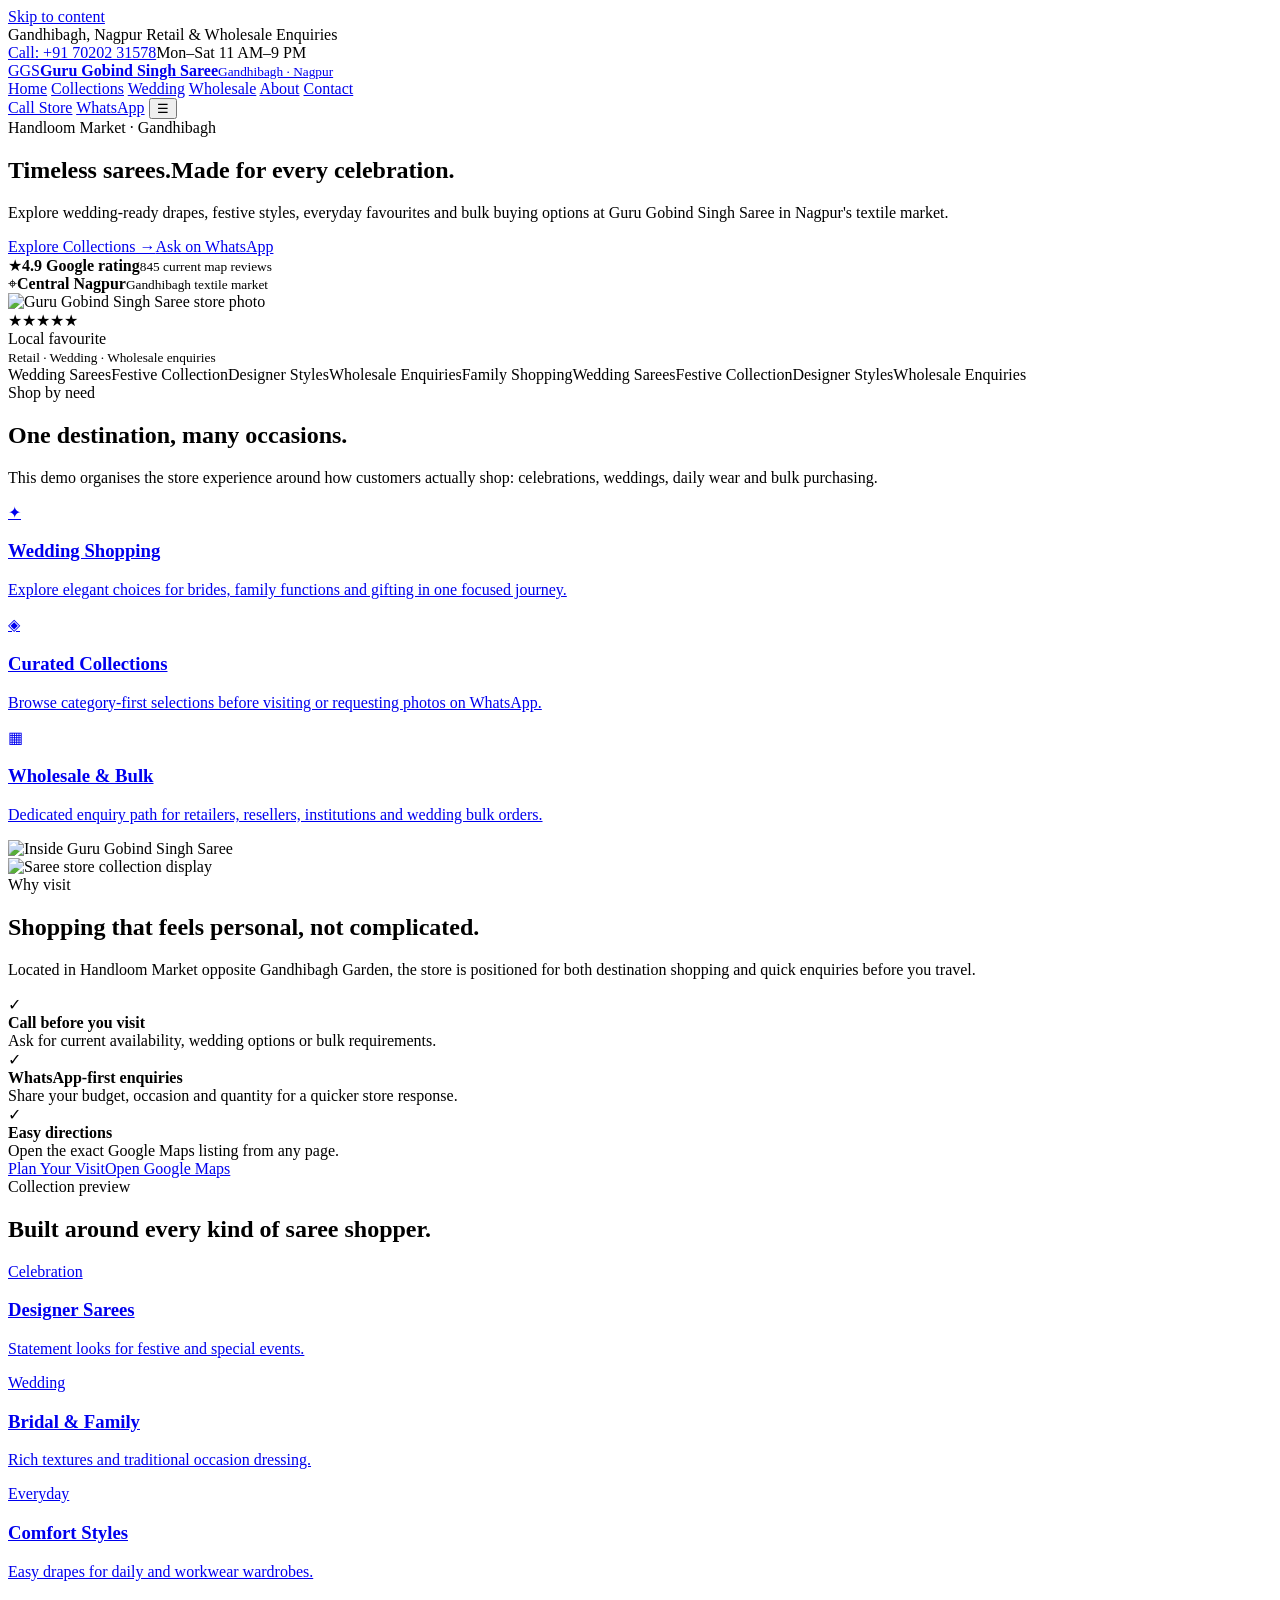
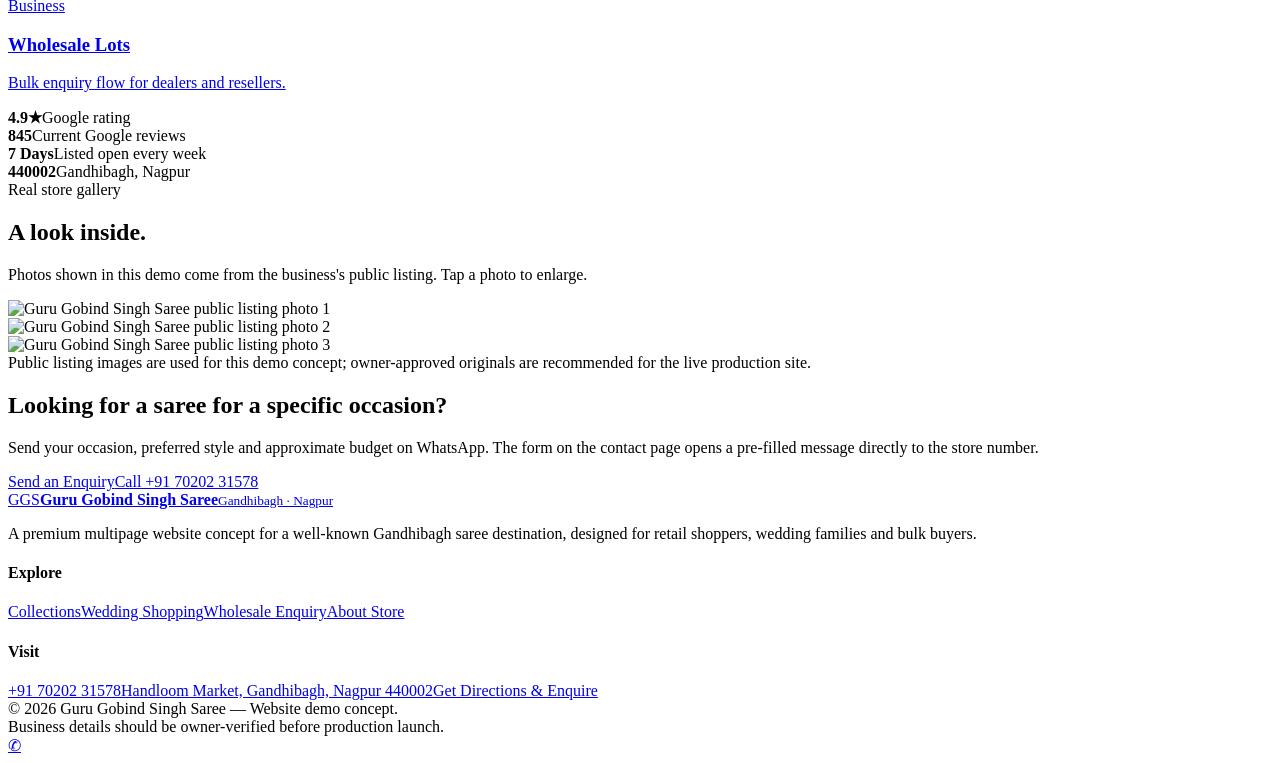
==== index.html @ 0b202ef0 "Add homepage" ====
<!doctype html>
<html lang="en">
<head>
  <meta charset="utf-8">
  <meta name="viewport" content="width=device-width,initial-scale=1">
  <meta name="theme-color" content="#6f1725">
  <meta name="description" content="Guru Gobind Singh Saree, Gandhibagh Nagpur — sarees, wedding shopping and wholesale enquiries.">
  <title>Guru Gobind Singh Saree | Gandhibagh, Nagpur</title>
  <link rel="stylesheet" href="assets/style.css">
</head>
<body data-page="home">
<a class="skip-link" href="#main">Skip to content</a>
<div class="topbar"><div class="container"><div>Gandhibagh, Nagpur <span class="dot"></span> Retail & Wholesale Enquiries</div><div class="topbar-right"><a href="tel:+917020231578">Call: +91 70202 31578</a><span>Mon–Sat 11 AM–9 PM</span></div></div></div>
<header class="header">
  <div class="container nav">
    <a class="brand" href="index.html" aria-label="Guru Gobind Singh Saree home"><span class="brand-mark"><span>GGS</span></span><span class="brand-copy"><b>Guru Gobind Singh Saree</b><small>Gandhibagh · Nagpur</small></span></a>
    <nav class="nav-links" aria-label="Primary navigation">
      <a data-nav="home" href="index.html">Home</a>
      <a data-nav="collections" href="collections.html">Collections</a>
      <a data-nav="wedding" href="wedding.html">Wedding</a>
      <a data-nav="wholesale" href="wholesale.html">Wholesale</a>
      <a data-nav="about" href="about.html">About</a>
      <a data-nav="contact" href="contact.html">Contact</a>
    </nav>
    <div class="nav-cta">
      <a class="btn btn-secondary btn-sm" href="tel:+917020231578">Call Store</a>
      <a class="btn btn-primary btn-sm" href="https://wa.me/917020231578" target="_blank" rel="noopener">WhatsApp</a>
      <button class="menu-btn" aria-label="Toggle menu" aria-expanded="false">☰</button>
    </div>
  </div>
</header>
<main id="main">
<section class="hero"><div class="container hero-grid">
  <div class="hero-copy reveal">
    <div class="eyebrow">Handloom Market · Gandhibagh</div>
    <h1>Timeless sarees.<span>Made for every celebration.</span></h1>
    <p>Explore wedding-ready drapes, festive styles, everyday favourites and bulk buying options at Guru Gobind Singh Saree in Nagpur's textile market.</p>
    <div class="hero-actions"><a class="btn btn-primary" href="collections.html">Explore Collections →</a><a class="btn btn-secondary" href="https://wa.me/917020231578?text=Namaste%2C%20please%20share%20your%20latest%20saree%20collection." target="_blank" rel="noopener">Ask on WhatsApp</a></div>
    <div class="trust-row"><div class="trust"><span class="trust-icon">★</span><span><strong>4.9 Google rating</strong><small>845 current map reviews</small></span></div><div class="trust"><span class="trust-icon">⌖</span><span><strong>Central Nagpur</strong><small>Gandhibagh textile market</small></span></div></div>
  </div>
  <div class="hero-visual reveal"><div class="photo-main"><img src="https://content.jdmagicbox.com/comp/nagpur/m4/0712px712.x712.190323190812.b2m4/catalogue/guru-gobind-singh-saree-gandhibagh-nagpur-saree-retailers-9dnatc7odx.jpg" alt="Guru Gobind Singh Saree store photo"></div><div class="floating-card"><span class="stars">★★★★★</span><div class="rating">Local favourite</div><small>Retail · Wedding · Wholesale enquiries</small></div><span class="ornament"></span></div>
</div></section>
<div class="ribbon"><div class="ticker"><span>Wedding Sarees</span><span>Festive Collection</span><span>Designer Styles</span><span>Wholesale Enquiries</span><span>Family Shopping</span><span>Wedding Sarees</span><span>Festive Collection</span><span>Designer Styles</span><span>Wholesale Enquiries</span></div></div>
<section class="section"><div class="container center reveal"><div class="eyebrow">Shop by need</div><h2 class="section-title">One destination, many occasions.</h2><p class="section-lead">This demo organises the store experience around how customers actually shop: celebrations, weddings, daily wear and bulk purchasing.</p></div><div class="container cards-3">
  <a class="feature-card reveal" href="wedding.html"><span class="feature-icon">✦</span><h3>Wedding Shopping</h3><p>Explore elegant choices for brides, family functions and gifting in one focused journey.</p></a>
  <a class="feature-card reveal" href="collections.html"><span class="feature-icon">◈</span><h3>Curated Collections</h3><p>Browse category-first selections before visiting or requesting photos on WhatsApp.</p></a>
  <a class="feature-card reveal" href="wholesale.html"><span class="feature-icon">▦</span><h3>Wholesale & Bulk</h3><p>Dedicated enquiry path for retailers, resellers, institutions and wedding bulk orders.</p></a>
</div></section>
<section class="section-sm"><div class="container story">
  <div class="story-media reveal"><div class="p1"><img src="https://content.jdmagicbox.com/v2/comp/nagpur/m4/0712px712.x712.190323190812.b2m4/catalogue/guru-gobind-singh-saree-gandhibagh-nagpur-saree-retailers-ehe0ba28uo.jpg" alt="Inside Guru Gobind Singh Saree"></div><div class="p2"><img src="https://content.jdmagicbox.com/comp/nagpur/m4/0712px712.x712.190323190812.b2m4/catalogue/guru-gobind-singh-saree-gandhibagh-nagpur-saree-retailers-gusxy4jlna.jpg" alt="Saree store collection display"></div></div>
  <div class="reveal"><div class="eyebrow">Why visit</div><h2 class="section-title">Shopping that feels personal, not complicated.</h2><p class="section-lead">Located in Handloom Market opposite Gandhibagh Garden, the store is positioned for both destination shopping and quick enquiries before you travel.</p><div class="story-points"><div class="story-point"><span class="check">✓</span><div><strong>Call before you visit</strong><div>Ask for current availability, wedding options or bulk requirements.</div></div></div><div class="story-point"><span class="check">✓</span><div><strong>WhatsApp-first enquiries</strong><div>Share your budget, occasion and quantity for a quicker store response.</div></div></div><div class="story-point"><span class="check">✓</span><div><strong>Easy directions</strong><div>Open the exact Google Maps listing from any page.</div></div></div></div><div class="hero-actions"><a class="btn btn-primary" href="contact.html">Plan Your Visit</a><a class="btn btn-secondary" href="https://maps.app.goo.gl/PXS4kTp1xGCMeKwM9" target="_blank" rel="noopener">Open Google Maps</a></div></div>
</div></section>
<section class="section"><div class="container center reveal"><div class="eyebrow">Collection preview</div><h2 class="section-title">Built around every kind of saree shopper.</h2></div><div class="container collection-grid">
  <a href="collections.html" class="collection-card reveal" style="--bg:linear-gradient(140deg,#7b1830,#d27b84)"><div class="inner"><span class="tag">Celebration</span><h3>Designer Sarees</h3><p>Statement looks for festive and special events.</p></div></a>
  <a href="wedding.html" class="collection-card reveal" style="--bg:linear-gradient(140deg,#7a3717,#e1a34e)"><div class="inner"><span class="tag">Wedding</span><h3>Bridal & Family</h3><p>Rich textures and traditional occasion dressing.</p></div></a>
  <a href="collections.html" class="collection-card reveal" style="--bg:linear-gradient(140deg,#184f50,#5ea39b)"><div class="inner"><span class="tag">Everyday</span><h3>Comfort Styles</h3><p>Easy drapes for daily and workwear wardrobes.</p></div></a>
  <a href="wholesale.html" class="collection-card reveal" style="--bg:linear-gradient(140deg,#3f214f,#99689d)"><div class="inner"><span class="tag">Business</span><h3>Wholesale Lots</h3><p>Bulk enquiry flow for dealers and resellers.</p></div></a>
</div></section>
<section class="section-sm"><div class="container stats reveal"><div class="stat"><strong>4.9★</strong><span>Google rating</span></div><div class="stat"><strong>845</strong><span>Current Google reviews</span></div><div class="stat"><strong>7 Days</strong><span>Listed open every week</span></div><div class="stat"><strong>440002</strong><span>Gandhibagh, Nagpur</span></div></div></section>
<section class="section"><div class="container center reveal"><div class="eyebrow">Real store gallery</div><h2 class="section-title">A look inside.</h2><p class="section-lead">Photos shown in this demo come from the business's public listing. Tap a photo to enlarge.</p></div><div class="container gallery reveal"><div class="gallery-card"><img src="https://content.jdmagicbox.com/comp/nagpur/m4/0712px712.x712.190323190812.b2m4/catalogue/guru-gobind-singh-saree-gandhibagh-nagpur-saree-retailers-9dnatc7odx.jpg" alt="Guru Gobind Singh Saree public listing photo 1"></div><div class="gallery-card"><img src="https://content.jdmagicbox.com/v2/comp/nagpur/m4/0712px712.x712.190323190812.b2m4/catalogue/guru-gobind-singh-saree-gandhibagh-nagpur-saree-retailers-ehe0ba28uo.jpg" alt="Guru Gobind Singh Saree public listing photo 2"></div><div class="gallery-card"><img src="https://content.jdmagicbox.com/comp/nagpur/m4/0712px712.x712.190323190812.b2m4/catalogue/guru-gobind-singh-saree-gandhibagh-nagpur-saree-retailers-gusxy4jlna.jpg" alt="Guru Gobind Singh Saree public listing photo 3"></div></div><div class="container photo-credit">Public listing images are used for this demo concept; owner-approved originals are recommended for the live production site.</div></section>
<section class="section-sm"><div class="container cta-band reveal"><h2>Looking for a saree for a specific occasion?</h2><p>Send your occasion, preferred style and approximate budget on WhatsApp. The form on the contact page opens a pre-filled message directly to the store number.</p><div class="cta-actions"><a class="btn btn-gold" href="contact.html">Send an Enquiry</a><a class="btn btn-secondary" href="tel:+917020231578">Call +91 70202 31578</a></div></div></section>
</main>
<footer class="footer">
  <div class="container footer-grid">
    <div>
      <a class="brand" href="index.html"><span class="brand-mark"><span>GGS</span></span><span class="brand-copy"><b>Guru Gobind Singh Saree</b><small>Gandhibagh · Nagpur</small></span></a>
      <p>A premium multipage website concept for a well-known Gandhibagh saree destination, designed for retail shoppers, wedding families and bulk buyers.</p>
    </div>
    <div><h4>Explore</h4><div class="footer-links"><a href="collections.html">Collections</a><a href="wedding.html">Wedding Shopping</a><a href="wholesale.html">Wholesale Enquiry</a><a href="about.html">About Store</a></div></div>
    <div><h4>Visit</h4><div class="footer-links"><a href="tel:+917020231578">+91 70202 31578</a><a href="https://maps.app.goo.gl/PXS4kTp1xGCMeKwM9" target="_blank" rel="noopener">Handloom Market, Gandhibagh, Nagpur 440002</a><a href="contact.html">Get Directions & Enquire</a></div></div>
  </div>
  <div class="container footer-bottom"><div>© 2026 Guru Gobind Singh Saree — Website demo concept.</div><span>Business details should be owner-verified before production launch.</span></div>
</footer>
<a class="whatsapp-float" aria-label="Chat on WhatsApp" href="https://wa.me/917020231578?text=Namaste%2C%20I%20want%20to%20know%20about%20your%20saree%20collection." target="_blank" rel="noopener">✆</a>
<dialog id="lightbox" class="lightbox"><button class="lightbox-close" aria-label="Close image">×</button><img src="assets/fallback.svg" alt="Expanded store photo"></dialog>
<script src="assets/script.js"></script>
</body></html>
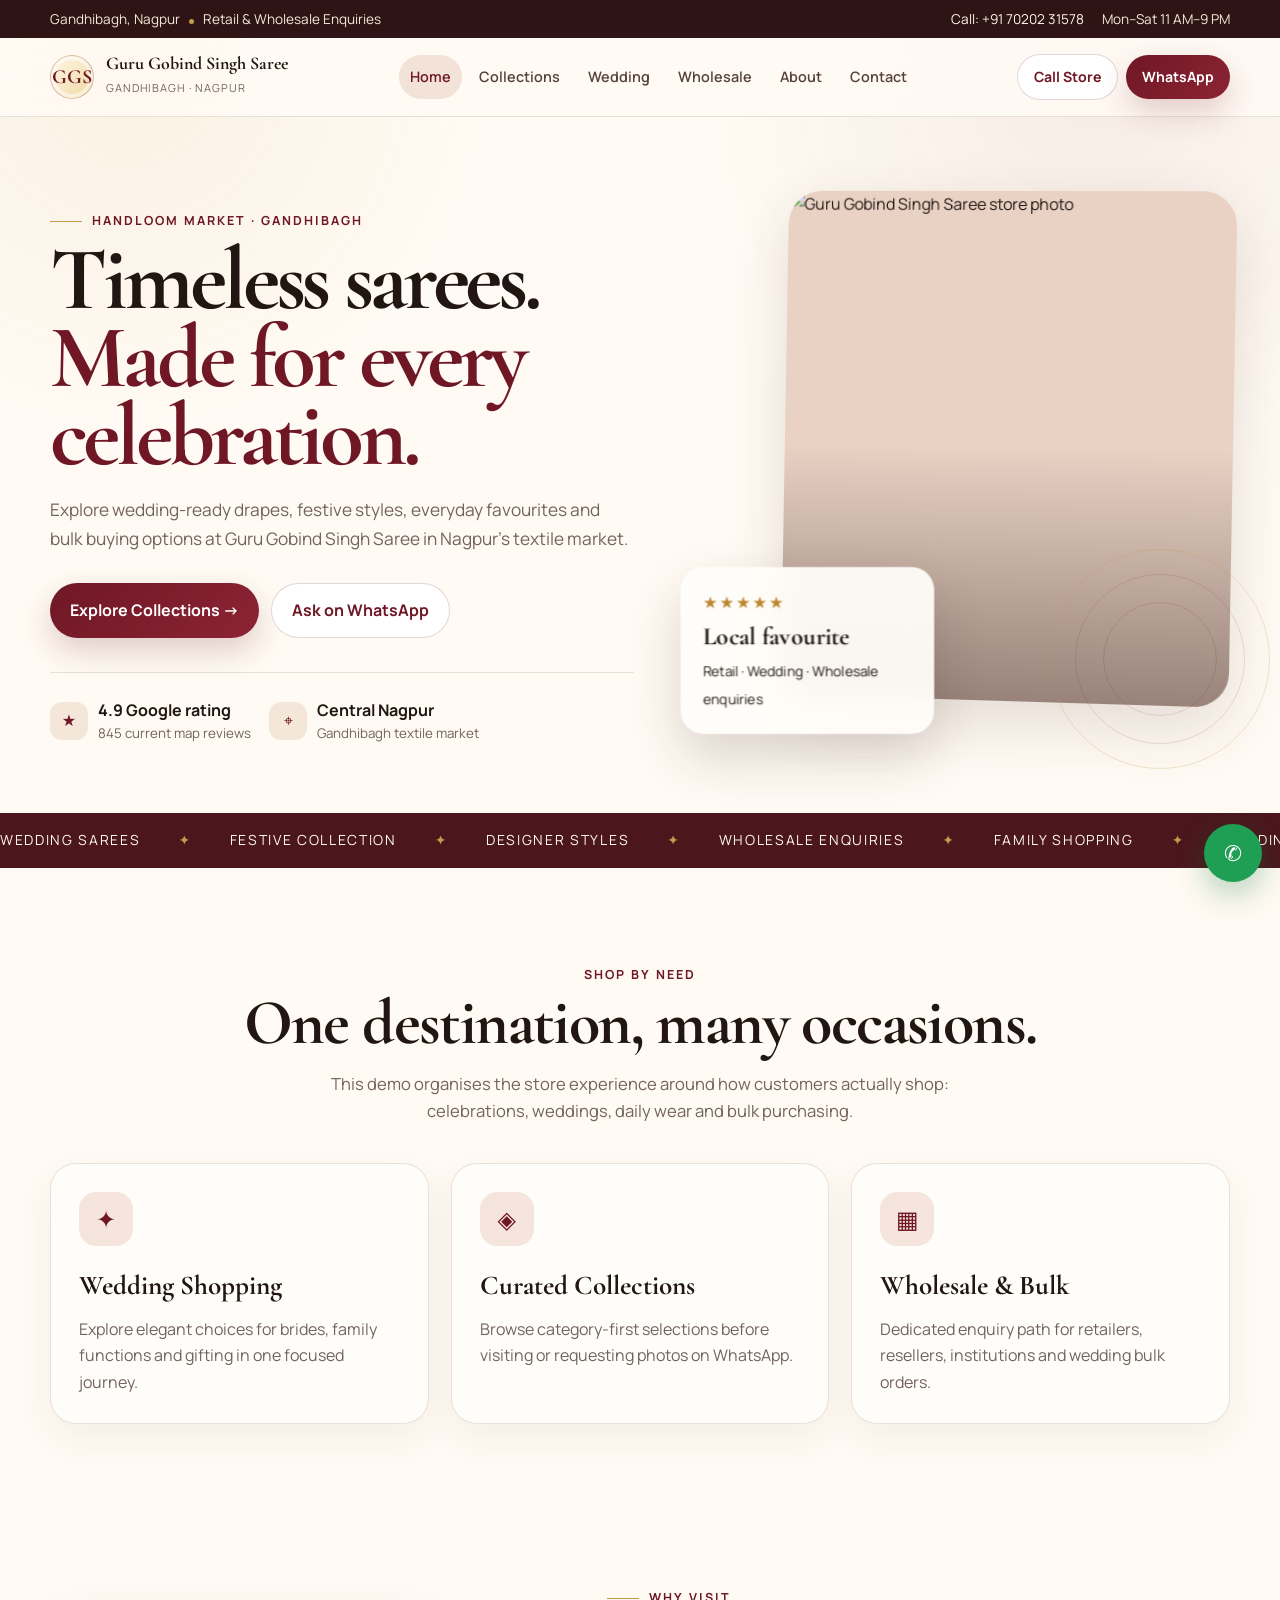
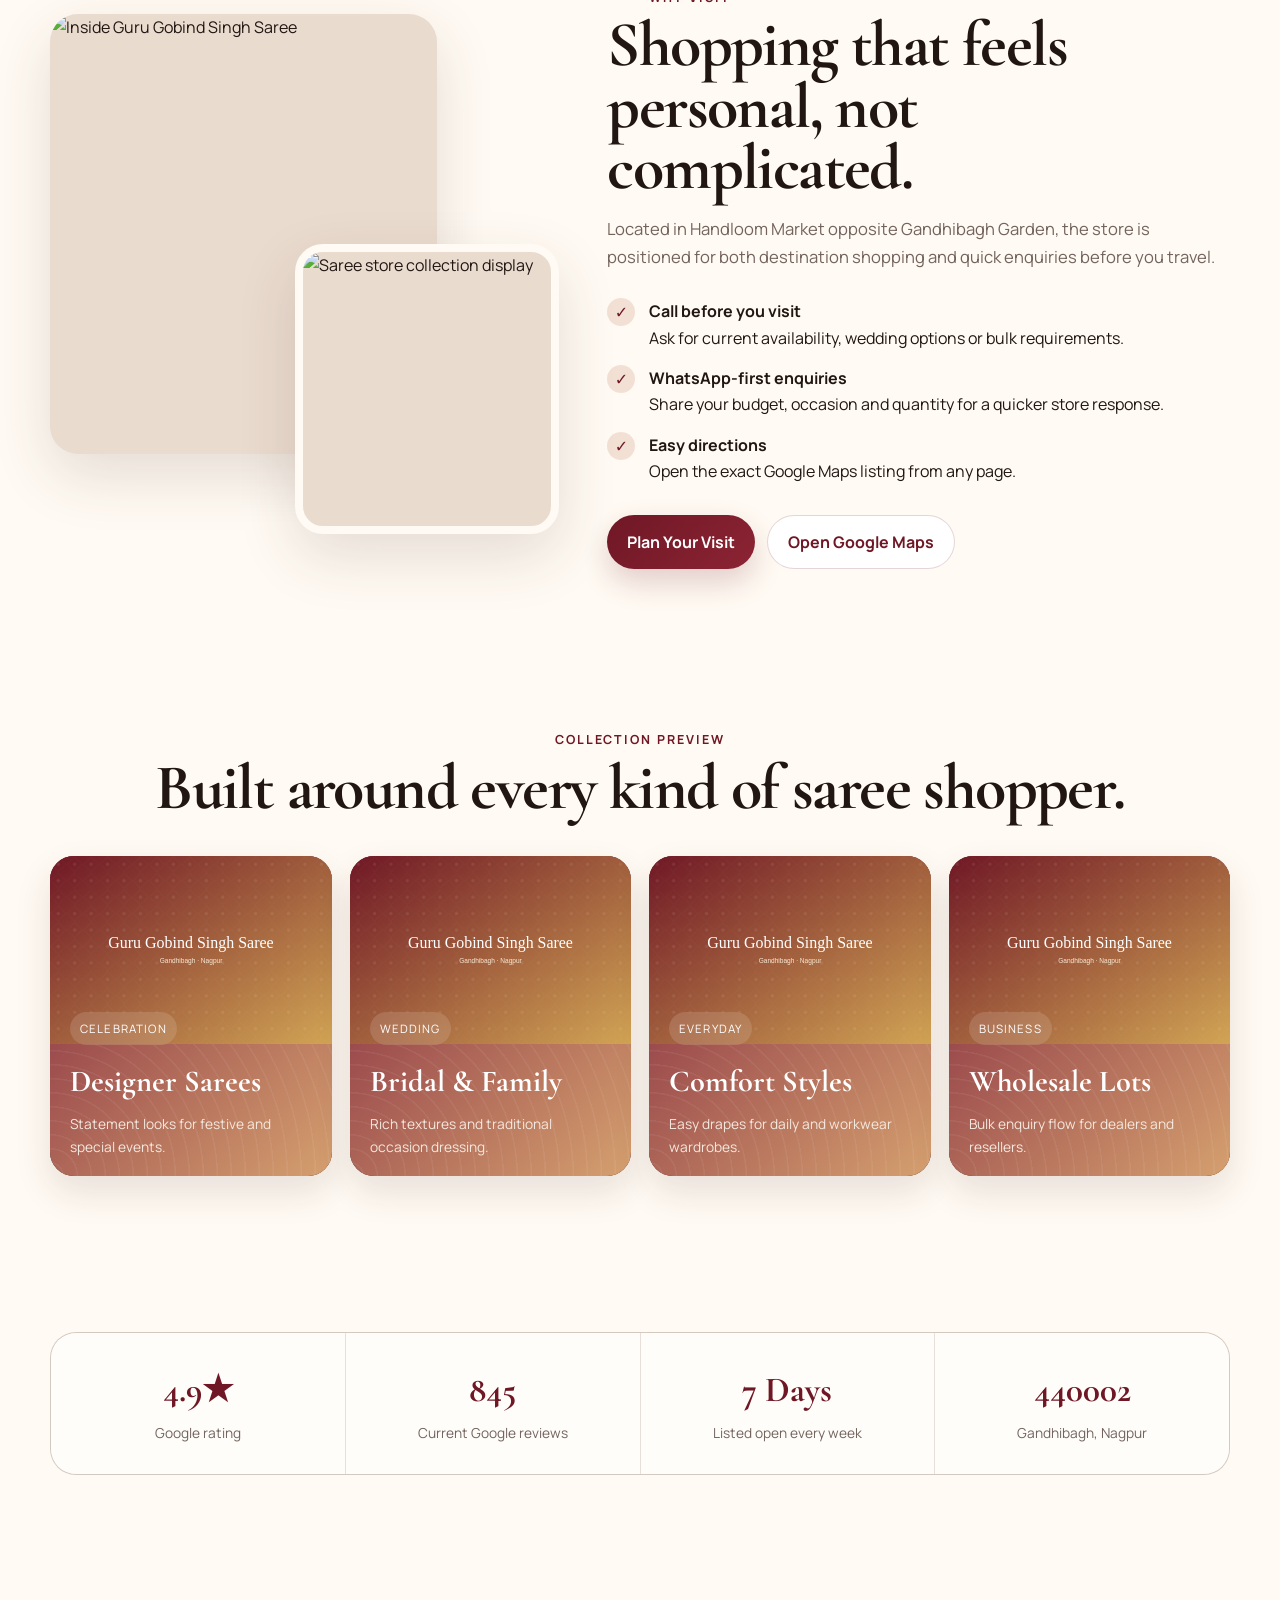
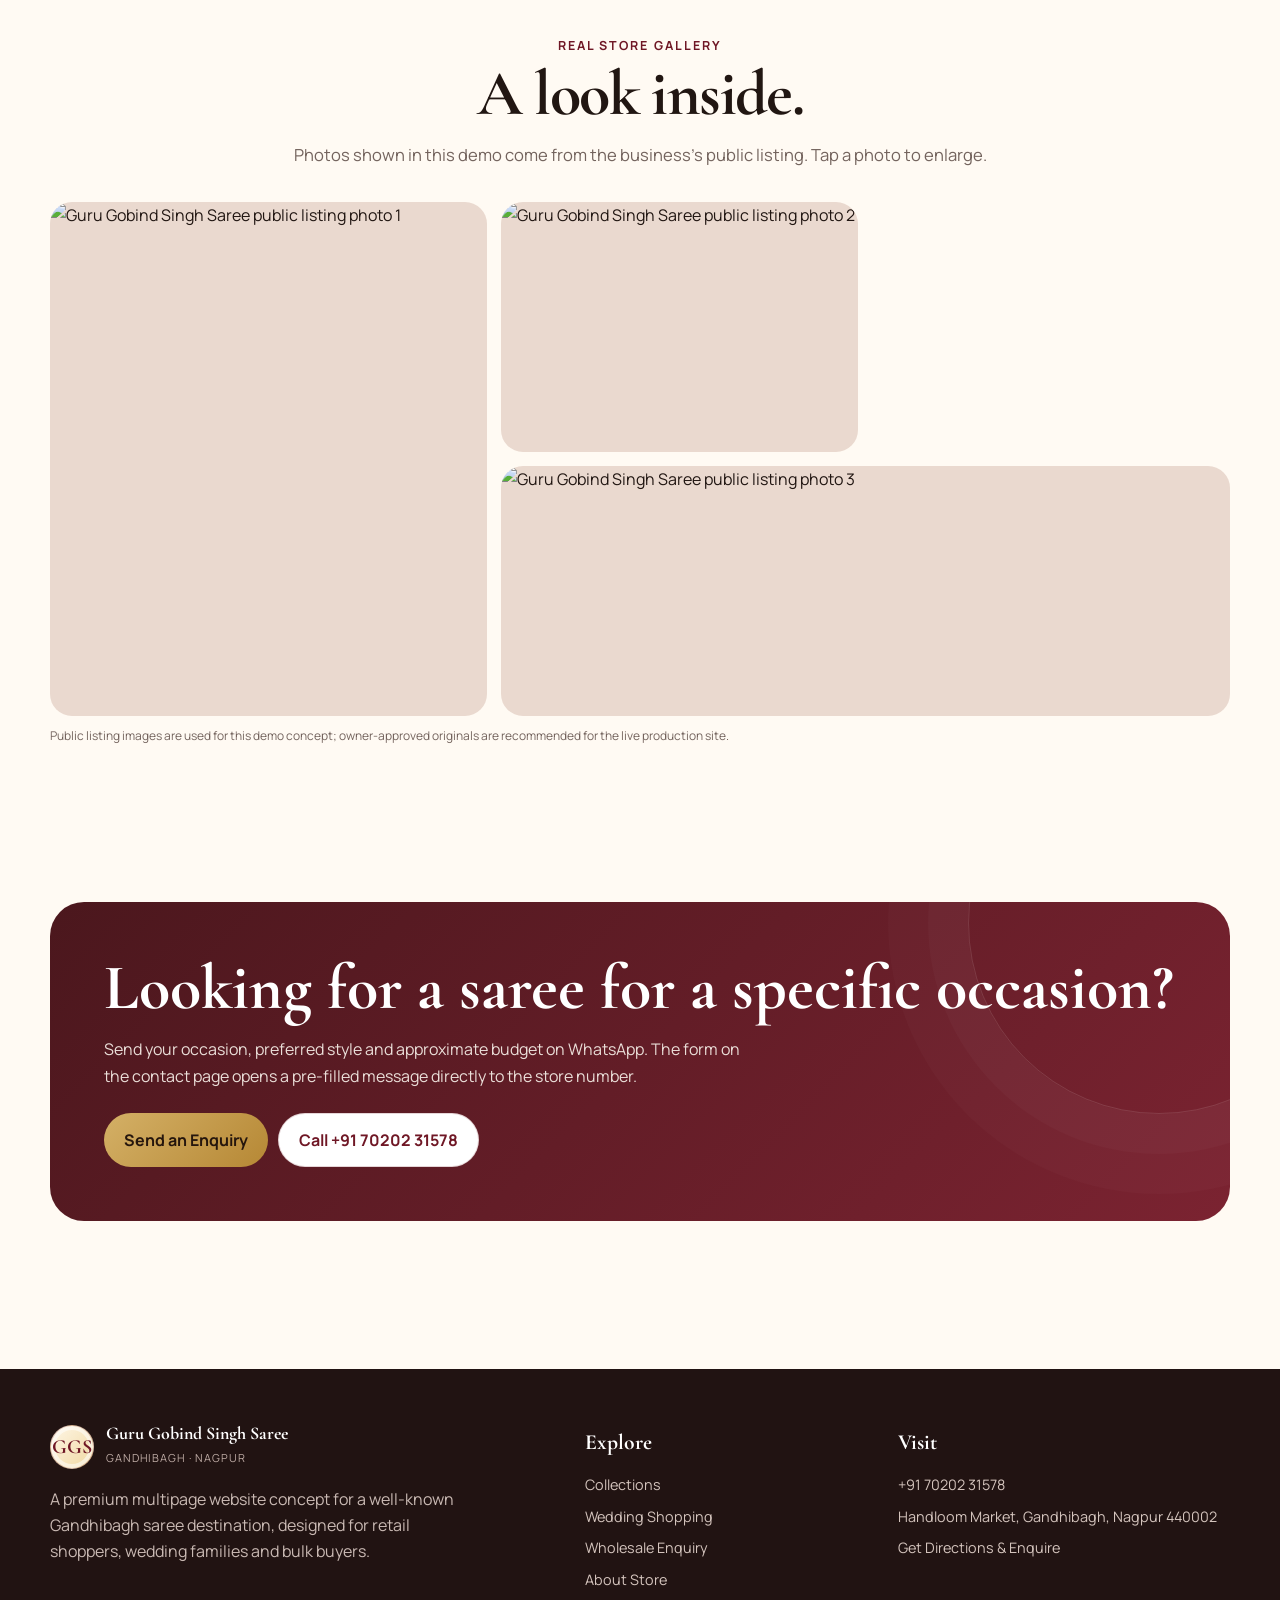
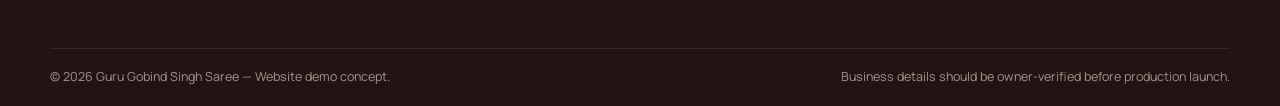
==== commit 6fec9eaf: "Add saree fashion imagery to homepage" ====
--- a/index.html
+++ b/index.html
@@ -51,10 +51,10 @@
   <div class="reveal"><div class="eyebrow">Why visit</div><h2 class="section-title">Shopping that feels personal, not complicated.</h2><p class="section-lead">Located in Handloom Market opposite Gandhibagh Garden, the store is positioned for both destination shopping and quick enquiries before you travel.</p><div class="story-points"><div class="story-point"><span class="check">✓</span><div><strong>Call before you visit</strong><div>Ask for current availability, wedding options or bulk requirements.</div></div></div><div class="story-point"><span class="check">✓</span><div><strong>WhatsApp-first enquiries</strong><div>Share your budget, occasion and quantity for a quicker store response.</div></div></div><div class="story-point"><span class="check">✓</span><div><strong>Easy directions</strong><div>Open the exact Google Maps listing from any page.</div></div></div></div><div class="hero-actions"><a class="btn btn-primary" href="contact.html">Plan Your Visit</a><a class="btn btn-secondary" href="https://maps.app.goo.gl/PXS4kTp1xGCMeKwM9" target="_blank" rel="noopener">Open Google Maps</a></div></div>
 </div></section>
 <section class="section"><div class="container center reveal"><div class="eyebrow">Collection preview</div><h2 class="section-title">Built around every kind of saree shopper.</h2></div><div class="container collection-grid">
-  <a href="collections.html" class="collection-card reveal" style="--bg:linear-gradient(140deg,#7b1830,#d27b84)"><div class="inner"><span class="tag">Celebration</span><h3>Designer Sarees</h3><p>Statement looks for festive and special events.</p></div></a>
-  <a href="wedding.html" class="collection-card reveal" style="--bg:linear-gradient(140deg,#7a3717,#e1a34e)"><div class="inner"><span class="tag">Wedding</span><h3>Bridal & Family</h3><p>Rich textures and traditional occasion dressing.</p></div></a>
-  <a href="collections.html" class="collection-card reveal" style="--bg:linear-gradient(140deg,#184f50,#5ea39b)"><div class="inner"><span class="tag">Everyday</span><h3>Comfort Styles</h3><p>Easy drapes for daily and workwear wardrobes.</p></div></a>
-  <a href="wholesale.html" class="collection-card reveal" style="--bg:linear-gradient(140deg,#3f214f,#99689d)"><div class="inner"><span class="tag">Business</span><h3>Wholesale Lots</h3><p>Bulk enquiry flow for dealers and resellers.</p></div></a>
+  <a href="collections.html" class="collection-card image-card reveal"><img src="https://images.unsplash.com/photo-1778148046782-2b5c2ce37612?auto=format&fit=crop&w=900&q=82" alt="Elegant Indian saree fashion inspiration" loading="lazy"><div class="inner"><span class="tag">Celebration</span><h3>Designer Sarees</h3><p>Statement looks for festive and special events.</p></div></a>
+  <a href="wedding.html" class="collection-card image-card reveal"><img src="https://images.unsplash.com/photo-1783495696062-48c44e2eea95?auto=format&fit=crop&w=900&q=82" alt="Indian bridal saree fashion inspiration" loading="lazy"><div class="inner"><span class="tag">Wedding</span><h3>Bridal & Family</h3><p>Rich textures and traditional occasion dressing.</p></div></a>
+  <a href="collections.html" class="collection-card image-card reveal"><img src="https://images.unsplash.com/photo-1778148046511-27141f5f01ae?auto=format&fit=crop&w=900&q=82" alt="Traditional saree everyday style inspiration" loading="lazy"><div class="inner"><span class="tag">Everyday</span><h3>Comfort Styles</h3><p>Easy drapes for daily and workwear wardrobes.</p></div></a>
+  <a href="wholesale.html" class="collection-card image-card reveal"><img src="https://images.unsplash.com/photo-1774437891639-e82c83533799?auto=format&fit=crop&w=900&q=82" alt="Traditional Indian dress and saree style inspiration" loading="lazy"><div class="inner"><span class="tag">Business</span><h3>Wholesale Lots</h3><p>Bulk enquiry flow for dealers and resellers.</p></div></a>
 </div></section>
 <section class="section-sm"><div class="container stats reveal"><div class="stat"><strong>4.9★</strong><span>Google rating</span></div><div class="stat"><strong>845</strong><span>Current Google reviews</span></div><div class="stat"><strong>7 Days</strong><span>Listed open every week</span></div><div class="stat"><strong>440002</strong><span>Gandhibagh, Nagpur</span></div></div></section>
 <section class="section"><div class="container center reveal"><div class="eyebrow">Real store gallery</div><h2 class="section-title">A look inside.</h2><p class="section-lead">Photos shown in this demo come from the business's public listing. Tap a photo to enlarge.</p></div><div class="container gallery reveal"><div class="gallery-card"><img src="https://content.jdmagicbox.com/comp/nagpur/m4/0712px712.x712.190323190812.b2m4/catalogue/guru-gobind-singh-saree-gandhibagh-nagpur-saree-retailers-9dnatc7odx.jpg" alt="Guru Gobind Singh Saree public listing photo 1"></div><div class="gallery-card"><img src="https://content.jdmagicbox.com/v2/comp/nagpur/m4/0712px712.x712.190323190812.b2m4/catalogue/guru-gobind-singh-saree-gandhibagh-nagpur-saree-retailers-ehe0ba28uo.jpg" alt="Guru Gobind Singh Saree public listing photo 2"></div><div class="gallery-card"><img src="https://content.jdmagicbox.com/comp/nagpur/m4/0712px712.x712.190323190812.b2m4/catalogue/guru-gobind-singh-saree-gandhibagh-nagpur-saree-retailers-gusxy4jlna.jpg" alt="Guru Gobind Singh Saree public listing photo 3"></div></div><div class="container photo-credit">Public listing images are used for this demo concept; owner-approved originals are recommended for the live production site.</div></section>
--- a/assets/style.css
+++ b/assets/style.css
@@ -0,0 +1,82 @@
+@import url('https://fonts.googleapis.com/css2?family=Cormorant+Garamond:wght@500;600;700&family=Manrope:wght@400;500;600;700&display=swap');
+
+:root{
+  --ink:#211612;
+  --muted:#73635d;
+  --cream:#fffaf3;
+  --paper:#fffdf9;
+  --maroon:#6f1725;
+  --maroon-2:#8e2634;
+  --gold:#c59b4a;
+  --gold-soft:#ead6a8;
+  --rose:#f5e5df;
+  --line:rgba(65,38,31,.12);
+  --shadow:0 22px 60px rgba(72,39,27,.14);
+  --radius:26px;
+  --radius-sm:18px;
+  --max:1180px;
+}
+
+*{box-sizing:border-box}
+html{scroll-behavior:smooth}
+body{margin:0;background:var(--cream);color:var(--ink);font-family:'Manrope',system-ui,sans-serif;line-height:1.65;overflow-x:hidden}
+body::before{content:"";position:fixed;inset:0;pointer-events:none;z-index:-1;background:radial-gradient(circle at 10% 8%,rgba(197,155,74,.09),transparent 25%),radial-gradient(circle at 85% 10%,rgba(111,23,37,.06),transparent 28%)}
+a{color:inherit;text-decoration:none}
+img{max-width:100%;display:block}
+button,input,select,textarea{font:inherit}
+button{cursor:pointer}
+.skip-link{position:absolute;left:-999px;top:auto}.skip-link:focus{left:16px;top:16px;background:#fff;padding:10px 14px;border-radius:10px;z-index:9999}
+.container{width:min(var(--max),calc(100% - 40px));margin-inline:auto}
+.section{padding:92px 0}.section-sm{padding:64px 0}.eyebrow{display:inline-flex;align-items:center;gap:10px;text-transform:uppercase;letter-spacing:.16em;font-size:.78rem;font-weight:700;color:var(--maroon)}
+.eyebrow::before{content:"";width:32px;height:1px;background:var(--gold)}
+.section-title{font-family:'Cormorant Garamond',serif;font-size:clamp(2.4rem,5vw,4.6rem);line-height:.96;margin:.35rem 0 1rem;letter-spacing:-.025em}.section-lead{max-width:720px;color:var(--muted);font-size:1.04rem}.center{text-align:center}.center .section-lead{margin-inline:auto}.center .eyebrow::before{display:none}
+
+.topbar{background:#2e1414;color:#f7ead6;font-size:.85rem}.topbar .container{min-height:38px;display:flex;align-items:center;justify-content:space-between;gap:16px}.topbar a{color:#fff5e8}.topbar-right{display:flex;gap:18px;align-items:center}.dot{width:5px;height:5px;background:var(--gold);border-radius:50%;display:inline-block;margin:0 6px}
+.header{position:sticky;top:0;z-index:50;background:rgba(255,250,243,.92);backdrop-filter:blur(14px);border-bottom:1px solid var(--line)}.nav{min-height:78px;display:flex;align-items:center;justify-content:space-between;gap:24px}.brand{display:flex;align-items:center;gap:12px;min-width:250px}.brand-mark{width:44px;height:44px;border:1px solid rgba(111,23,37,.22);border-radius:50%;display:grid;place-items:center;background:linear-gradient(135deg,#fff7e7,#f0d8a2);box-shadow:inset 0 0 0 4px rgba(255,255,255,.55)}.brand-mark span{font-family:'Cormorant Garamond',serif;font-size:1.25rem;font-weight:700;color:var(--maroon)}.brand-copy b{font-family:'Cormorant Garamond',serif;font-size:1.12rem;display:block;line-height:1}.brand-copy small{font-size:.69rem;color:var(--muted);letter-spacing:.08em;text-transform:uppercase}.nav-links{display:flex;gap:6px;align-items:center}.nav-links a{padding:10px 11px;border-radius:999px;font-size:.9rem;font-weight:600;color:#55423b}.nav-links a:hover,.nav-links a.active{background:#f2e2d7;color:var(--maroon)}.nav-cta{display:flex;gap:8px;align-items:center}.menu-btn{display:none;border:0;background:#fff0e5;width:44px;height:44px;border-radius:14px;color:var(--maroon);font-size:1.3rem}
+
+.btn{border:0;display:inline-flex;align-items:center;justify-content:center;gap:9px;border-radius:999px;padding:13px 20px;font-weight:700;transition:.25s ease;min-height:48px}.btn-primary{background:linear-gradient(135deg,var(--maroon),#8c2434);color:white;box-shadow:0 13px 30px rgba(111,23,37,.2)}.btn-primary:hover{transform:translateY(-2px);box-shadow:0 17px 35px rgba(111,23,37,.27)}.btn-secondary{background:#fff;border:1px solid rgba(111,23,37,.18);color:var(--maroon)}.btn-secondary:hover{background:#fff3e9}.btn-gold{background:linear-gradient(135deg,#d4b066,#b68835);color:#25160d}.btn-sm{padding:10px 16px;min-height:42px;font-size:.88rem}
+
+.hero{position:relative;padding:62px 0 44px;overflow:hidden}.hero-grid{display:grid;grid-template-columns:1.04fr .96fr;gap:56px;align-items:center}.hero-copy h1{font-family:'Cormorant Garamond',serif;font-size:clamp(3.3rem,7vw,6.4rem);line-height:.87;letter-spacing:-.045em;margin:.55rem 0 1.35rem}.hero-copy h1 span{display:block;color:var(--maroon)}.hero-copy p{font-size:1.08rem;color:var(--muted);max-width:650px}.hero-actions{display:flex;gap:12px;flex-wrap:wrap;margin-top:30px}.trust-row{display:flex;flex-wrap:wrap;gap:18px;margin-top:34px;padding-top:24px;border-top:1px solid var(--line)}.trust{display:flex;gap:10px;align-items:center}.trust strong{display:block;font-size:1rem}.trust small{display:block;color:var(--muted)}.trust-icon{width:38px;height:38px;border-radius:12px;background:#f4e7d9;display:grid;place-items:center;color:var(--maroon)}
+.hero-visual{position:relative;min-height:590px;perspective:1200px}.photo-main{position:absolute;right:0;top:12px;width:83%;height:510px;border-radius:34px;overflow:hidden;box-shadow:var(--shadow);background:#e9d2c4;transform:rotateY(-4deg) rotateZ(1deg)}.photo-main img{width:100%;height:100%;object-fit:cover}.photo-main::after{content:"";position:absolute;inset:0;background:linear-gradient(to top,rgba(31,12,11,.4),transparent 50%)}.floating-card{position:absolute;left:0;bottom:44px;width:245px;padding:20px;background:rgba(255,253,249,.94);backdrop-filter:blur(14px);border:1px solid rgba(255,255,255,.7);border-radius:22px;box-shadow:0 22px 50px rgba(58,33,25,.18);z-index:3;transform:translateZ(40px)}.floating-card .rating{font-size:1.5rem;font-family:'Cormorant Garamond',serif;font-weight:700}.stars{color:#b9872e;letter-spacing:.1em}.ornament{position:absolute;right:-40px;bottom:0;width:220px;height:220px;border:1px solid rgba(197,155,74,.24);border-radius:50%}.ornament::before,.ornament::after{content:"";position:absolute;border:1px solid rgba(111,23,37,.13);border-radius:50%;inset:24px}.ornament::after{inset:52px}
+
+.ribbon{background:#4b171d;color:#fff8ec;padding:16px 0;overflow:hidden}.ticker{display:flex;gap:38px;white-space:nowrap;animation:ticker 24s linear infinite;font-size:.87rem;text-transform:uppercase;letter-spacing:.12em}.ticker span::after{content:"✦";color:var(--gold);margin-left:38px}@keyframes ticker{from{transform:translateX(0)}to{transform:translateX(-50%)}}
+
+.cards-3{display:grid;grid-template-columns:repeat(3,1fr);gap:22px;margin-top:38px}.feature-card{background:var(--paper);border:1px solid var(--line);padding:28px;border-radius:var(--radius);min-height:220px;box-shadow:0 14px 38px rgba(80,45,31,.06);transition:.3s ease;transform-style:preserve-3d}.feature-card:hover{transform:translateY(-7px) rotateX(1.5deg);box-shadow:var(--shadow)}.feature-icon{width:54px;height:54px;border-radius:17px;display:grid;place-items:center;background:#f5e5dc;color:var(--maroon);font-size:1.5rem}.feature-card h3{font-family:'Cormorant Garamond',serif;font-size:1.7rem;margin:18px 0 7px}.feature-card p{color:var(--muted);margin:0}
+
+.collection-grid{display:grid;grid-template-columns:repeat(4,1fr);gap:18px;margin-top:38px}.collection-card{position:relative;min-height:320px;border-radius:24px;overflow:hidden;background:#3b1b1b;color:white;box-shadow:0 16px 36px rgba(62,32,24,.12);isolation:isolate;transition:.3s ease}.collection-card::before{content:"";position:absolute;inset:0;background:var(--bg,linear-gradient(135deg,#81243d,#d5a06f));z-index:-2}.collection-card::after{content:"";position:absolute;inset:0;background:radial-gradient(circle at 80% 20%,rgba(255,255,255,.22),transparent 20%),repeating-radial-gradient(circle at 0 100%,transparent 0 12px,rgba(255,255,255,.06) 13px 14px);z-index:-1}.collection-card:hover{transform:translateY(-7px) rotateX(2deg)}.collection-card .inner{position:absolute;inset:auto 20px 18px}.collection-card h3{font-family:'Cormorant Garamond',serif;font-size:1.9rem;margin:0}.collection-card p{font-size:.86rem;color:#f4e9df;margin:6px 0 0}.tag{display:inline-flex;padding:7px 10px;border-radius:999px;background:rgba(255,255,255,.13);backdrop-filter:blur(6px);font-size:.72rem;text-transform:uppercase;letter-spacing:.1em;margin-bottom:12px}
+
+.story{display:grid;grid-template-columns:.9fr 1.1fr;gap:48px;align-items:center}.story-media{position:relative;min-height:520px}.story-media .p1,.story-media .p2{position:absolute;border-radius:28px;overflow:hidden;background:#eadbcf;box-shadow:var(--shadow)}.story-media img{width:100%;height:100%;object-fit:cover}.story-media .p1{width:76%;height:440px;left:0;top:0}.story-media .p2{width:52%;height:290px;right:0;bottom:0;border:8px solid var(--cream)}.story-points{display:grid;gap:14px;margin-top:28px}.story-point{display:flex;gap:14px;align-items:flex-start}.check{width:28px;height:28px;display:grid;place-items:center;border-radius:50%;background:#f3e0d5;color:var(--maroon);flex:0 0 auto;font-weight:800}
+
+.stats{display:grid;grid-template-columns:repeat(4,1fr);gap:1px;background:var(--line);border:1px solid var(--line);border-radius:26px;overflow:hidden}.stat{background:var(--paper);padding:28px;text-align:center}.stat strong{font-family:'Cormorant Garamond',serif;font-size:2.2rem;color:var(--maroon);display:block}.stat span{color:var(--muted);font-size:.86rem}
+
+.gallery{display:grid;grid-template-columns:1.1fr .9fr .9fr;grid-template-rows:250px 250px;gap:14px;margin-top:34px}.gallery-card{border-radius:22px;overflow:hidden;position:relative;background:#ead9cf;cursor:zoom-in}.gallery-card:first-child{grid-row:1/3}.gallery-card img{width:100%;height:100%;object-fit:cover;transition:.4s ease}.gallery-card:hover img{transform:scale(1.04)}.gallery-card::after{content:"View";position:absolute;right:14px;bottom:14px;background:rgba(255,255,255,.88);color:var(--maroon);padding:7px 10px;border-radius:999px;font-size:.75rem;font-weight:700;opacity:0;transform:translateY(5px);transition:.25s}.gallery-card:hover::after{opacity:1;transform:none}.gallery-card:nth-child(3){grid-column:2/4}.photo-credit{font-size:.75rem;color:var(--muted);margin-top:10px}
+
+.cta-band{border-radius:34px;padding:54px;background:linear-gradient(135deg,#4b171d,#7b2331);color:#fff;position:relative;overflow:hidden}.cta-band::after{content:"";position:absolute;width:380px;height:380px;border:1px solid rgba(255,255,255,.12);border-radius:50%;right:-120px;top:-170px;box-shadow:0 0 0 40px rgba(255,255,255,.025),0 0 0 80px rgba(255,255,255,.018)}.cta-band h2{font-family:'Cormorant Garamond',serif;font-size:clamp(2.3rem,5vw,4rem);line-height:1;margin:0 0 12px}.cta-band p{max-width:650px;color:#eaded8}.cta-actions{display:flex;gap:10px;flex-wrap:wrap;margin-top:24px;position:relative;z-index:2}
+
+.page-hero{padding:76px 0 56px;background:linear-gradient(180deg,#fff7ef,#fbefe7);border-bottom:1px solid var(--line)}.page-hero-grid{display:grid;grid-template-columns:1.08fr .92fr;gap:44px;align-items:center}.page-hero h1{font-family:'Cormorant Garamond',serif;font-size:clamp(3rem,6vw,5.5rem);line-height:.92;margin:.5rem 0 1rem}.page-hero p{color:var(--muted);max-width:650px}.mini-photo{height:340px;border-radius:30px;overflow:hidden;box-shadow:var(--shadow);background:#ecd9cd}.mini-photo img{width:100%;height:100%;object-fit:cover}
+
+.filter-row{display:flex;gap:8px;flex-wrap:wrap;margin:26px 0}.filter-btn{border:1px solid var(--line);background:white;border-radius:999px;padding:9px 14px;color:#59443c;font-weight:600}.filter-btn.active,.filter-btn:hover{background:var(--maroon);color:white}.catalog-grid{display:grid;grid-template-columns:repeat(3,1fr);gap:20px}.catalog-card{background:white;border-radius:24px;border:1px solid var(--line);overflow:hidden;box-shadow:0 12px 34px rgba(75,43,32,.06);transition:.25s}.catalog-card:hover{transform:translateY(-6px)}.catalog-art{height:190px;background:var(--bg,linear-gradient(135deg,#8c3341,#d6ab76));position:relative;overflow:hidden}.catalog-art::after{content:"";position:absolute;inset:-30%;background:repeating-linear-gradient(45deg,transparent 0 22px,rgba(255,255,255,.1) 23px 25px);transform:rotate(8deg)}.catalog-card .copy{padding:20px}.catalog-card h3{font-family:'Cormorant Garamond',serif;font-size:1.65rem;margin:0 0 5px}.catalog-card p{color:var(--muted);font-size:.9rem;margin:0 0 14px}.catalog-card[hidden]{display:none}
+
+.split{display:grid;grid-template-columns:1fr 1fr;gap:34px;align-items:start}.info-panel,.form-card{background:white;border:1px solid var(--line);border-radius:28px;padding:30px;box-shadow:0 14px 40px rgba(72,40,28,.07)}.info-list{display:grid;gap:18px;margin-top:22px}.info-item{display:flex;gap:14px}.info-item .ico{width:44px;height:44px;border-radius:14px;background:#f5e7de;display:grid;place-items:center;flex:0 0 auto;color:var(--maroon)}.info-item strong{display:block}.info-item span,.info-item a{color:var(--muted);font-size:.92rem}.form-grid{display:grid;grid-template-columns:1fr 1fr;gap:14px}.field{display:grid;gap:7px}.field.full{grid-column:1/-1}.field label{font-size:.84rem;font-weight:700;color:#4f3931}.field input,.field select,.field textarea{width:100%;border:1px solid rgba(74,43,33,.16);border-radius:14px;padding:12px 13px;background:#fffdf9;outline:none;transition:.2s}.field input:focus,.field select:focus,.field textarea:focus{border-color:rgba(111,23,37,.5);box-shadow:0 0 0 4px rgba(111,23,37,.06)}.field textarea{min-height:120px;resize:vertical}.form-note{font-size:.76rem;color:var(--muted);margin-top:10px}
+
+.map-wrap{border-radius:28px;overflow:hidden;min-height:420px;border:1px solid var(--line);box-shadow:var(--shadow);background:#e8dbd3}.map-wrap iframe{width:100%;height:420px;border:0;display:block}
+
+.timeline{display:grid;gap:14px}.timeline-item{display:grid;grid-template-columns:54px 1fr;gap:14px}.timeline-num{width:46px;height:46px;border-radius:15px;background:var(--maroon);color:white;display:grid;place-items:center;font-weight:800}.timeline-item h3{margin:2px 0 4px;font-family:'Cormorant Garamond',serif;font-size:1.55rem}.timeline-item p{margin:0;color:var(--muted)}
+
+.faq{display:grid;gap:10px;max-width:900px;margin:30px auto 0}.faq details{background:white;border:1px solid var(--line);border-radius:18px;padding:16px 18px}.faq summary{cursor:pointer;font-weight:700}.faq p{color:var(--muted);margin-bottom:0}
+
+.footer{background:#211312;color:#eaded8;margin-top:84px}.footer-grid{display:grid;grid-template-columns:1.35fr .75fr .9fr;gap:36px;padding:56px 0}.footer .brand-copy b{color:white}.footer .brand-copy small{color:#bca9a3}.footer p{color:#c9b9b3;max-width:430px}.footer h4{font-family:'Cormorant Garamond',serif;color:white;font-size:1.35rem;margin:0 0 12px}.footer-links{display:grid;gap:8px}.footer-links a{color:#d4c4bd;font-size:.9rem}.footer-links a:hover{color:white}.footer-bottom{border-top:1px solid rgba(255,255,255,.09);padding:18px 0;font-size:.78rem;color:#a9958f;display:flex;justify-content:space-between;gap:20px;flex-wrap:wrap}
+
+.whatsapp-float{position:fixed;right:18px;bottom:18px;width:58px;height:58px;border-radius:50%;display:grid;place-items:center;background:#1f9f54;color:white;box-shadow:0 12px 30px rgba(16,118,61,.3);z-index:45;font-weight:900;font-size:1.35rem;transition:.25s}.whatsapp-float:hover{transform:translateY(-4px) scale(1.04)}
+
+.reveal{opacity:0;transform:translateY(18px);transition:opacity .65s ease,transform .65s ease}.reveal.visible{opacity:1;transform:none}
+.lightbox{border:0;padding:0;border-radius:24px;overflow:hidden;max-width:min(1000px,92vw);background:#1f1412;box-shadow:0 30px 90px rgba(0,0,0,.45)}.lightbox::backdrop{background:rgba(20,12,10,.78);backdrop-filter:blur(7px)}.lightbox img{max-height:82vh;max-width:92vw;object-fit:contain}.lightbox-close{position:absolute;right:12px;top:12px;width:40px;height:40px;border-radius:50%;border:0;background:rgba(255,255,255,.9);font-weight:900;color:var(--maroon)}
+
+@media (max-width:1000px){
+  .nav-links{position:fixed;left:20px;right:20px;top:126px;background:#fffaf5;border:1px solid var(--line);box-shadow:var(--shadow);border-radius:24px;padding:14px;display:grid;gap:4px;opacity:0;visibility:hidden;transform:translateY(-8px);transition:.2s}.nav-links.open{opacity:1;visibility:visible;transform:none}.menu-btn{display:grid;place-items:center}.nav-cta .btn-secondary{display:none}.brand{min-width:auto}.hero-grid,.page-hero-grid,.story,.split{grid-template-columns:1fr}.hero-visual{min-height:520px;max-width:720px;width:100%;margin:auto}.collection-grid{grid-template-columns:repeat(2,1fr)}.cards-3,.catalog-grid{grid-template-columns:repeat(2,1fr)}.stats{grid-template-columns:repeat(2,1fr)}.gallery{grid-template-columns:1fr 1fr;grid-template-rows:300px 230px}.gallery-card:first-child{grid-row:auto}.gallery-card:nth-child(3){grid-column:1/-1}.footer-grid{grid-template-columns:1fr 1fr}.footer-grid>div:first-child{grid-column:1/-1}
+}
+
+@media (max-width:680px){
+  .container{width:min(100% - 28px,var(--max))}.topbar .container{justify-content:center;text-align:center}.topbar-right{display:none}.nav{min-height:70px}.brand-mark{width:39px;height:39px}.brand-copy b{font-size:1rem}.brand-copy small{font-size:.6rem}.nav-cta .btn-primary{display:none}.nav-links{top:110px}.section{padding:68px 0}.hero{padding-top:42px}.hero-copy h1{font-size:clamp(3rem,16vw,4.7rem)}.hero-actions{display:grid;grid-template-columns:1fr}.hero-actions .btn{width:100%}.hero-visual{min-height:440px}.photo-main{width:92%;height:385px}.floating-card{width:210px;bottom:20px;padding:16px}.trust-row{display:grid;grid-template-columns:1fr 1fr}.cards-3,.collection-grid,.catalog-grid{grid-template-columns:1fr}.collection-card{min-height:260px}.story-media{min-height:420px}.story-media .p1{height:350px;width:86%}.story-media .p2{height:220px;width:55%}.stats{grid-template-columns:1fr 1fr}.stat{padding:20px 12px}.gallery{display:grid;grid-template-columns:1fr;grid-template-rows:repeat(3,280px)}.gallery-card:nth-child(3){grid-column:auto}.cta-band{padding:34px 24px}.form-grid{grid-template-columns:1fr}.field.full{grid-column:auto}.footer-grid{grid-template-columns:1fr}.footer-grid>div:first-child{grid-column:auto}.page-hero{padding-top:52px}.mini-photo{height:290px}.footer-bottom{display:block}.footer-bottom span{display:block;margin-top:6px}.whatsapp-float{width:54px;height:54px}.ticker{font-size:.78rem}}
+
+@media (prefers-reduced-motion:reduce){*{scroll-behavior:auto!important;animation:none!important;transition:none!important}.reveal{opacity:1;transform:none}}
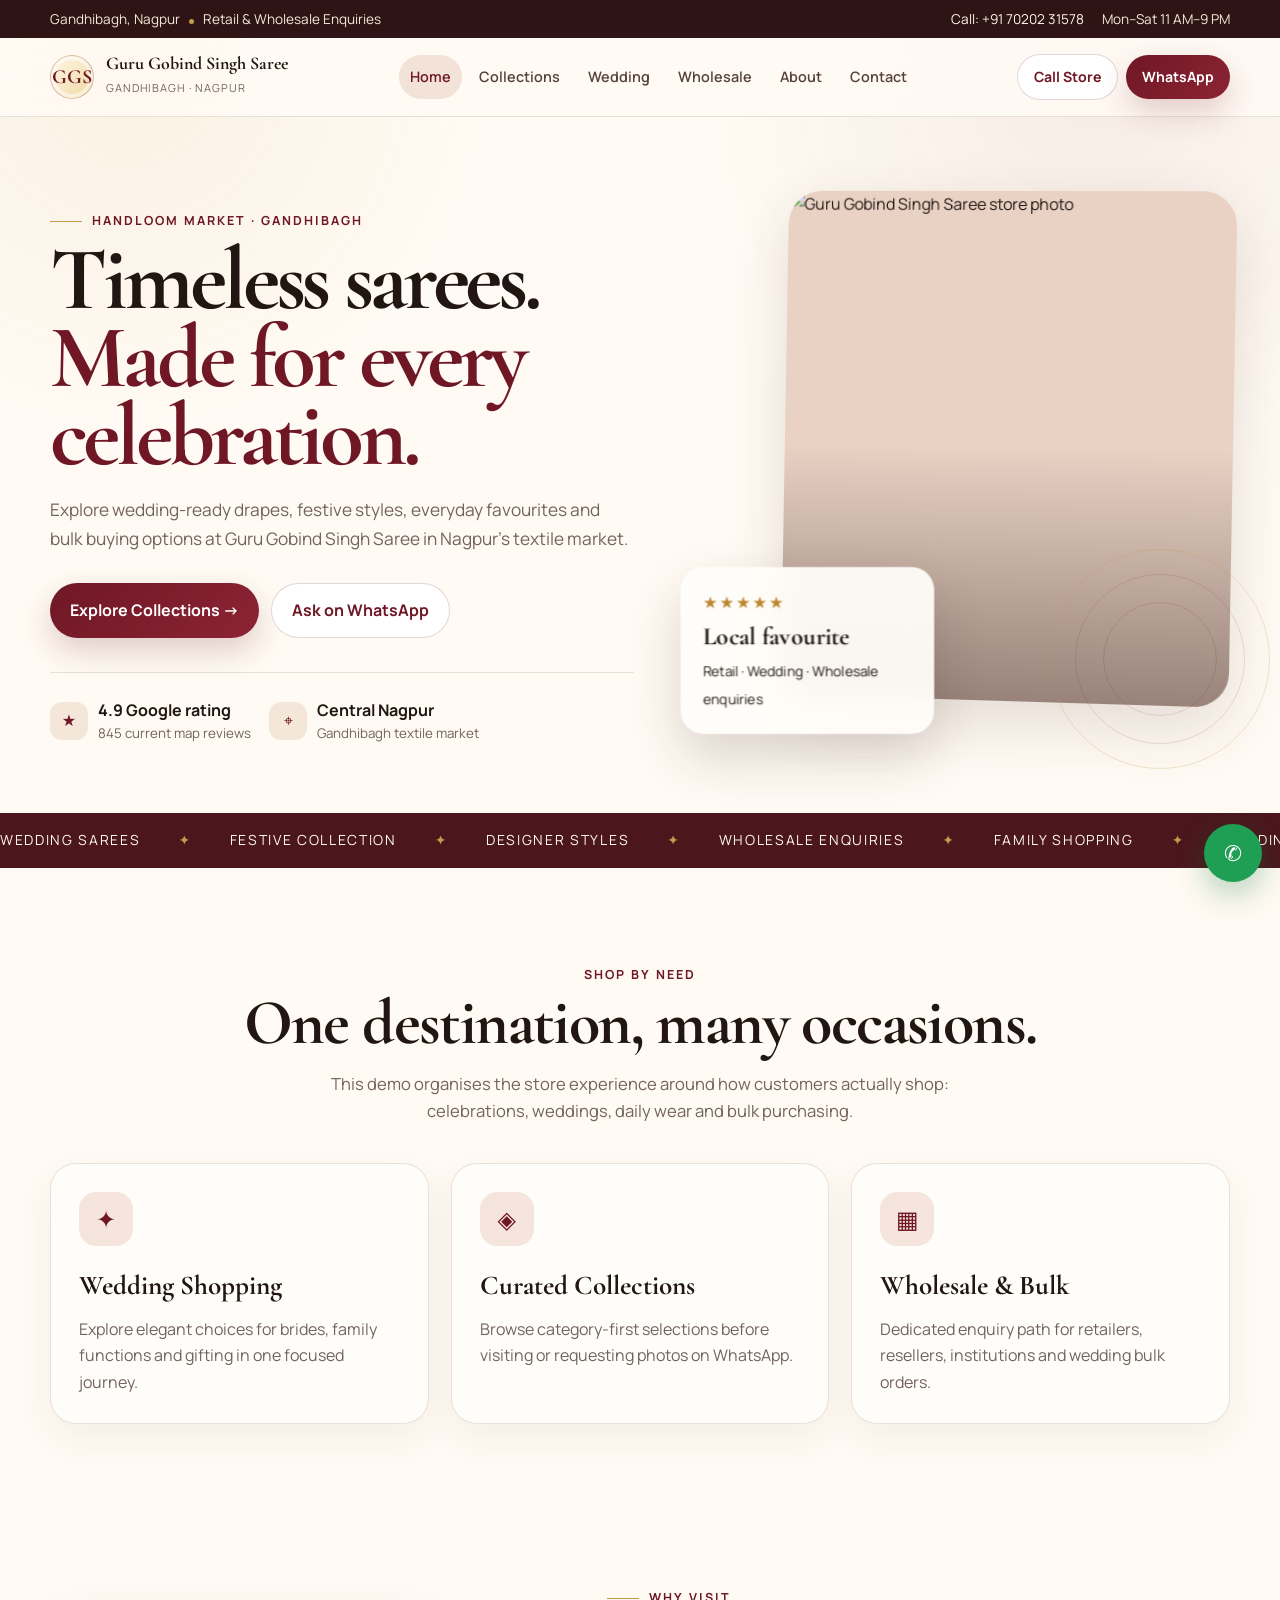
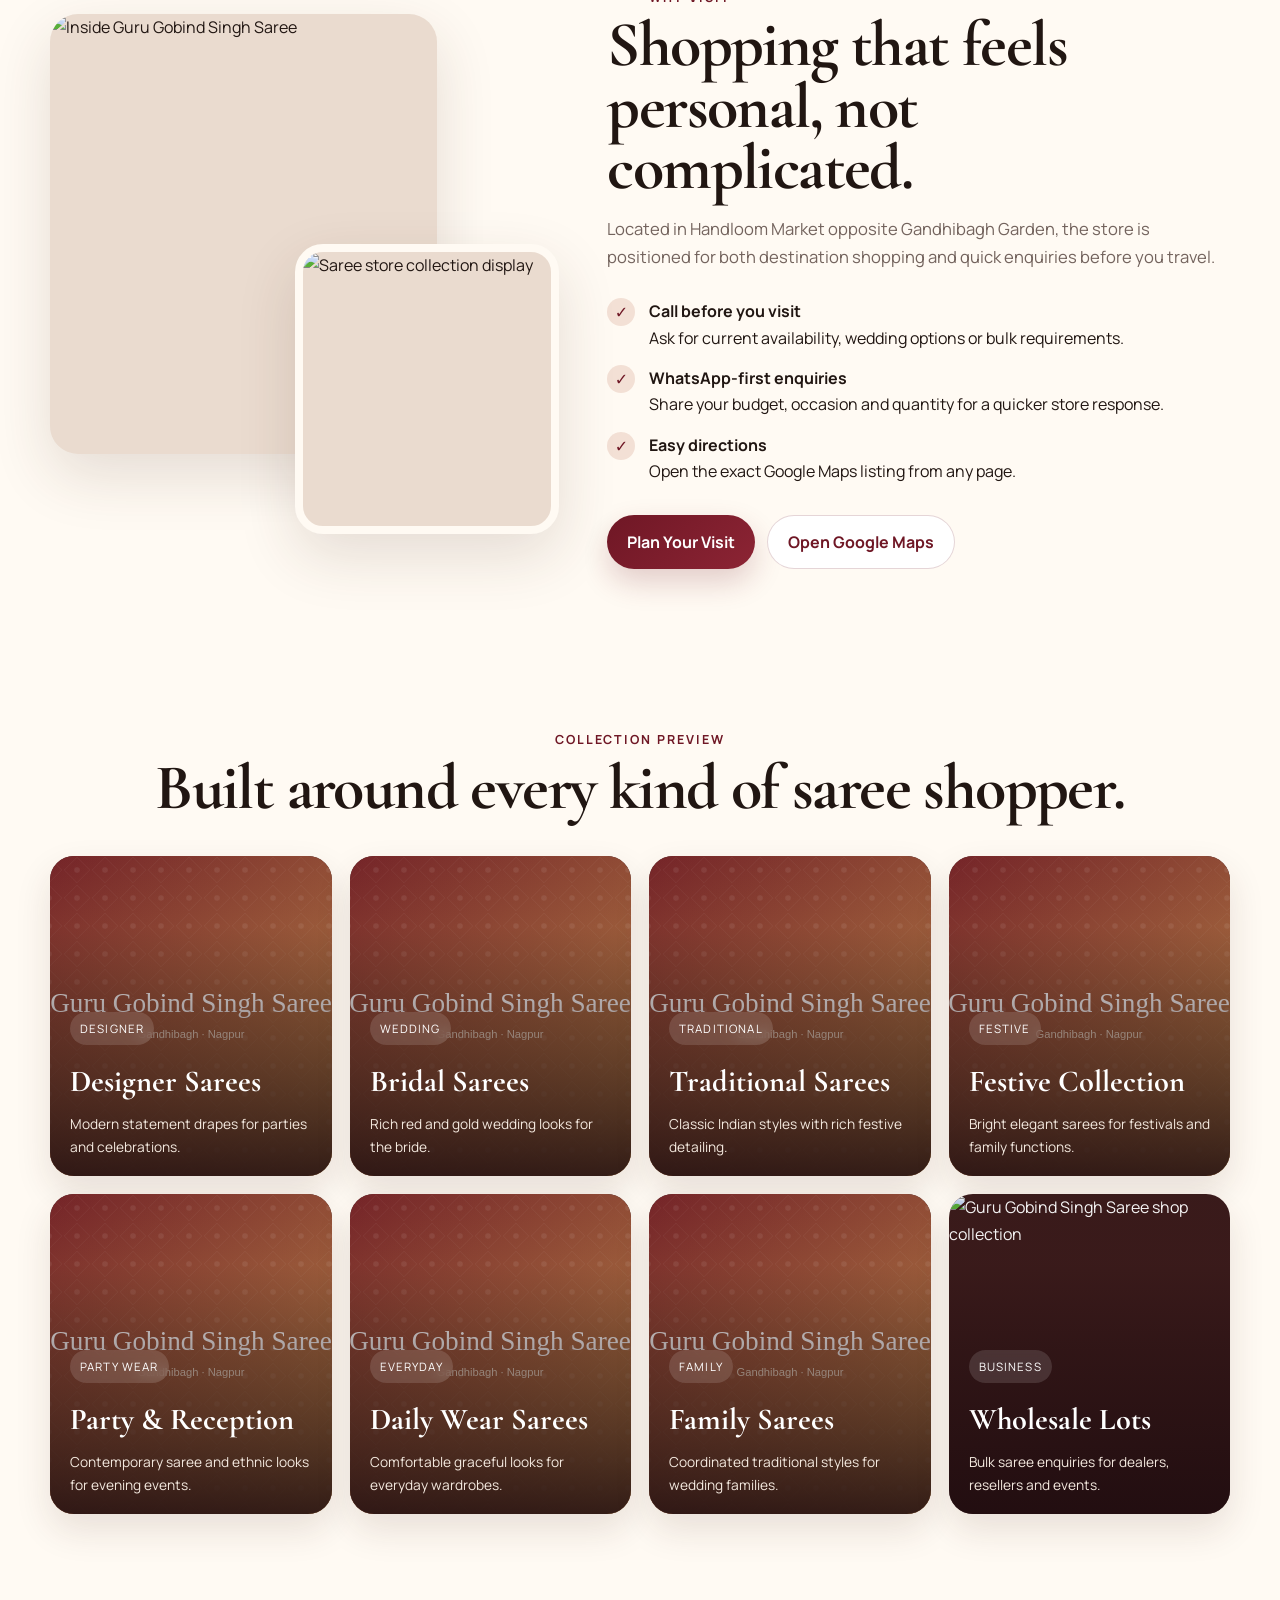
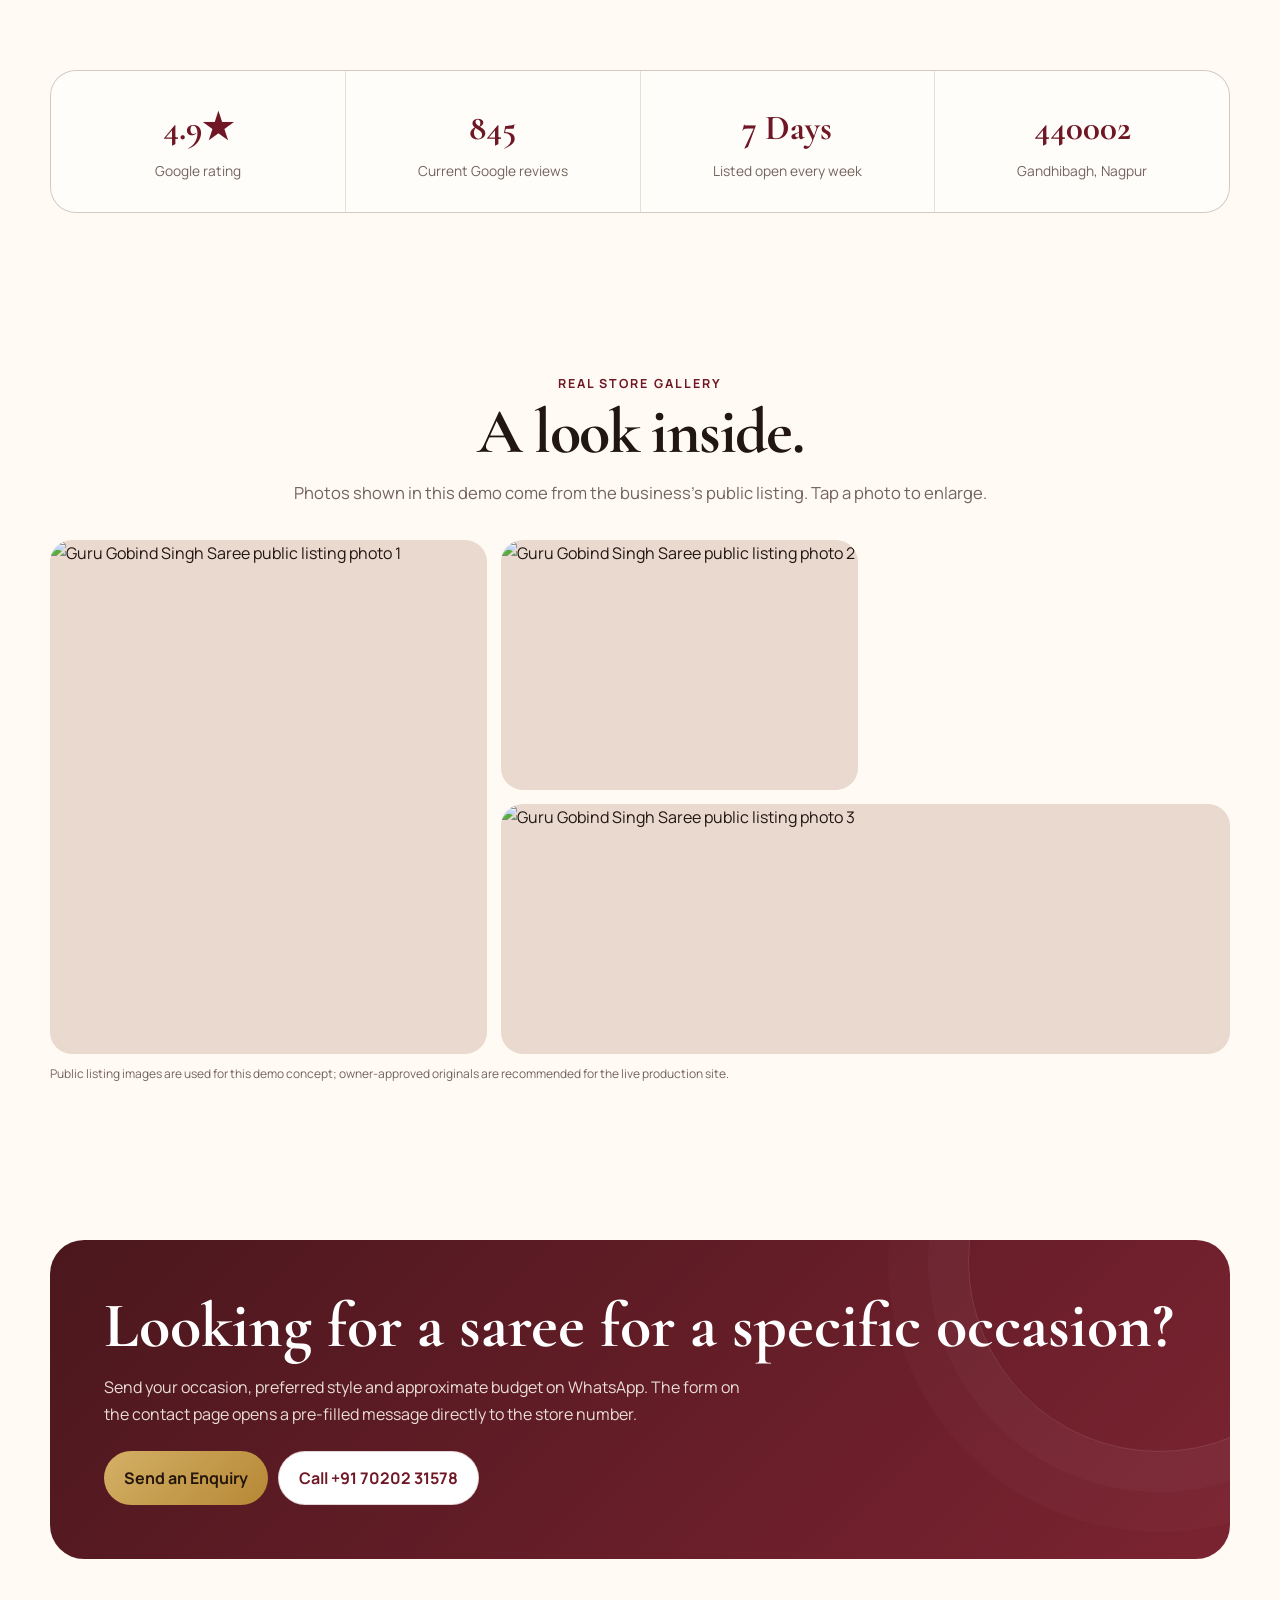
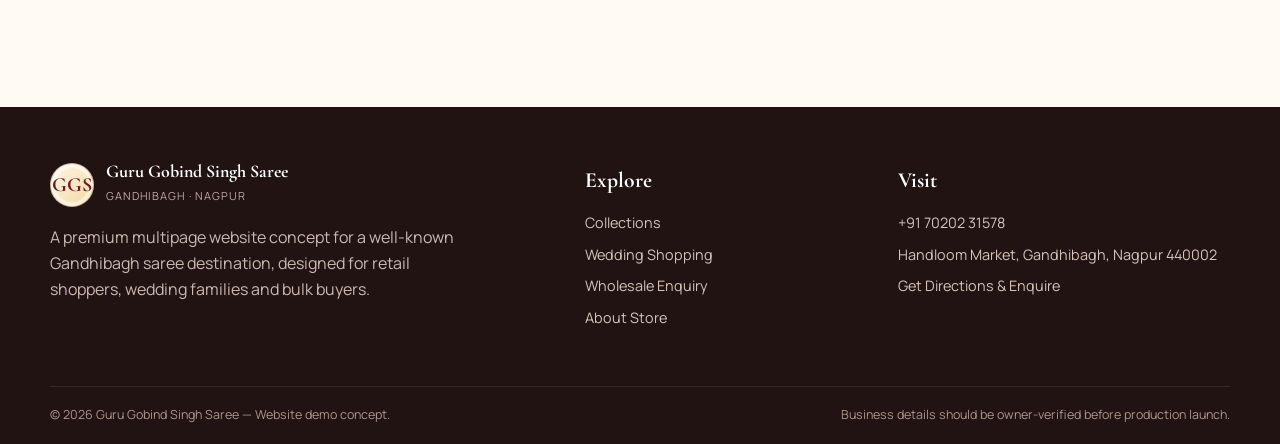
==== commit 49fac016: "Show real saree photos across all homepage collection types" ====
--- a/index.html
+++ b/index.html
@@ -51,10 +51,14 @@
   <div class="reveal"><div class="eyebrow">Why visit</div><h2 class="section-title">Shopping that feels personal, not complicated.</h2><p class="section-lead">Located in Handloom Market opposite Gandhibagh Garden, the store is positioned for both destination shopping and quick enquiries before you travel.</p><div class="story-points"><div class="story-point"><span class="check">✓</span><div><strong>Call before you visit</strong><div>Ask for current availability, wedding options or bulk requirements.</div></div></div><div class="story-point"><span class="check">✓</span><div><strong>WhatsApp-first enquiries</strong><div>Share your budget, occasion and quantity for a quicker store response.</div></div></div><div class="story-point"><span class="check">✓</span><div><strong>Easy directions</strong><div>Open the exact Google Maps listing from any page.</div></div></div></div><div class="hero-actions"><a class="btn btn-primary" href="contact.html">Plan Your Visit</a><a class="btn btn-secondary" href="https://maps.app.goo.gl/PXS4kTp1xGCMeKwM9" target="_blank" rel="noopener">Open Google Maps</a></div></div>
 </div></section>
 <section class="section"><div class="container center reveal"><div class="eyebrow">Collection preview</div><h2 class="section-title">Built around every kind of saree shopper.</h2></div><div class="container collection-grid">
-  <a href="collections.html" class="collection-card image-card reveal"><img src="https://images.unsplash.com/photo-1778148046782-2b5c2ce37612?auto=format&fit=crop&w=900&q=82" alt="Elegant Indian saree fashion inspiration" loading="lazy"><div class="inner"><span class="tag">Celebration</span><h3>Designer Sarees</h3><p>Statement looks for festive and special events.</p></div></a>
-  <a href="wedding.html" class="collection-card image-card reveal"><img src="https://images.unsplash.com/photo-1783495696062-48c44e2eea95?auto=format&fit=crop&w=900&q=82" alt="Indian bridal saree fashion inspiration" loading="lazy"><div class="inner"><span class="tag">Wedding</span><h3>Bridal & Family</h3><p>Rich textures and traditional occasion dressing.</p></div></a>
-  <a href="collections.html" class="collection-card image-card reveal"><img src="https://images.unsplash.com/photo-1778148046511-27141f5f01ae?auto=format&fit=crop&w=900&q=82" alt="Traditional saree everyday style inspiration" loading="lazy"><div class="inner"><span class="tag">Everyday</span><h3>Comfort Styles</h3><p>Easy drapes for daily and workwear wardrobes.</p></div></a>
-  <a href="wholesale.html" class="collection-card image-card reveal"><img src="https://images.unsplash.com/photo-1774437891639-e82c83533799?auto=format&fit=crop&w=900&q=82" alt="Traditional Indian dress and saree style inspiration" loading="lazy"><div class="inner"><span class="tag">Business</span><h3>Wholesale Lots</h3><p>Bulk enquiry flow for dealers and resellers.</p></div></a>
+  <a href="collections.html" class="collection-card image-card reveal"><img src="https://images.unsplash.com/photo-1756483510889-dd6c3d9e0a17?auto=format&fit=crop&w=900&q=84" alt="Designer saree fashion" loading="lazy"><div class="inner"><span class="tag">Designer</span><h3>Designer Sarees</h3><p>Modern statement drapes for parties and celebrations.</p></div></a>
+  <a href="wedding.html" class="collection-card image-card reveal"><img src="https://images.unsplash.com/photo-1771992228630-62fb0bd1ebd2?auto=format&fit=crop&w=900&q=84" alt="Indian bridal saree" loading="lazy"><div class="inner"><span class="tag">Wedding</span><h3>Bridal Sarees</h3><p>Rich red and gold wedding looks for the bride.</p></div></a>
+  <a href="collections.html" class="collection-card image-card reveal"><img src="https://images.unsplash.com/photo-1745482031782-78f33f4c27ff?auto=format&fit=crop&w=900&q=84" alt="Traditional Indian sarees" loading="lazy"><div class="inner"><span class="tag">Traditional</span><h3>Traditional Sarees</h3><p>Classic Indian styles with rich festive detailing.</p></div></a>
+  <a href="collections.html" class="collection-card image-card reveal"><img src="https://images.unsplash.com/photo-1778148046782-2b5c2ce37612?auto=format&fit=crop&w=900&q=84" alt="Festive saree fashion" loading="lazy"><div class="inner"><span class="tag">Festive</span><h3>Festive Collection</h3><p>Bright elegant sarees for festivals and family functions.</p></div></a>
+  <a href="collections.html" class="collection-card image-card reveal"><img src="https://images.unsplash.com/photo-1756483551860-2b312666ac53?auto=format&fit=crop&w=900&q=84" alt="Party wear Indian saree dress" loading="lazy"><div class="inner"><span class="tag">Party Wear</span><h3>Party & Reception</h3><p>Contemporary saree and ethnic looks for evening events.</p></div></a>
+  <a href="collections.html" class="collection-card image-card reveal"><img src="https://images.unsplash.com/photo-1778148046511-27141f5f01ae?auto=format&fit=crop&w=900&q=84" alt="Everyday saree style" loading="lazy"><div class="inner"><span class="tag">Everyday</span><h3>Daily Wear Sarees</h3><p>Comfortable graceful looks for everyday wardrobes.</p></div></a>
+  <a href="wedding.html" class="collection-card image-card reveal"><img src="https://images.unsplash.com/photo-1761125064798-530c13c32b6d?auto=format&fit=crop&w=900&q=84" alt="Women in traditional Indian sarees" loading="lazy"><div class="inner"><span class="tag">Family</span><h3>Family Sarees</h3><p>Coordinated traditional styles for wedding families.</p></div></a>
+  <a href="wholesale.html" class="collection-card image-card reveal"><img src="https://content.jdmagicbox.com/comp/nagpur/m4/0712px712.x712.190323190812.b2m4/catalogue/guru-gobind-singh-saree-gandhibagh-nagpur-saree-retailers-gusxy4jlna.jpg" alt="Guru Gobind Singh Saree shop collection" loading="lazy"><div class="inner"><span class="tag">Business</span><h3>Wholesale Lots</h3><p>Bulk saree enquiries for dealers, resellers and events.</p></div></a>
 </div></section>
 <section class="section-sm"><div class="container stats reveal"><div class="stat"><strong>4.9★</strong><span>Google rating</span></div><div class="stat"><strong>845</strong><span>Current Google reviews</span></div><div class="stat"><strong>7 Days</strong><span>Listed open every week</span></div><div class="stat"><strong>440002</strong><span>Gandhibagh, Nagpur</span></div></div></section>
 <section class="section"><div class="container center reveal"><div class="eyebrow">Real store gallery</div><h2 class="section-title">A look inside.</h2><p class="section-lead">Photos shown in this demo come from the business's public listing. Tap a photo to enlarge.</p></div><div class="container gallery reveal"><div class="gallery-card"><img src="https://content.jdmagicbox.com/comp/nagpur/m4/0712px712.x712.190323190812.b2m4/catalogue/guru-gobind-singh-saree-gandhibagh-nagpur-saree-retailers-9dnatc7odx.jpg" alt="Guru Gobind Singh Saree public listing photo 1"></div><div class="gallery-card"><img src="https://content.jdmagicbox.com/v2/comp/nagpur/m4/0712px712.x712.190323190812.b2m4/catalogue/guru-gobind-singh-saree-gandhibagh-nagpur-saree-retailers-ehe0ba28uo.jpg" alt="Guru Gobind Singh Saree public listing photo 2"></div><div class="gallery-card"><img src="https://content.jdmagicbox.com/comp/nagpur/m4/0712px712.x712.190323190812.b2m4/catalogue/guru-gobind-singh-saree-gandhibagh-nagpur-saree-retailers-gusxy4jlna.jpg" alt="Guru Gobind Singh Saree public listing photo 3"></div></div><div class="container photo-credit">Public listing images are used for this demo concept; owner-approved originals are recommended for the live production site.</div></section>
--- a/assets/style.css
+++ b/assets/style.css
@@ -80,3 +80,22 @@
   .container{width:min(100% - 28px,var(--max))}.topbar .container{justify-content:center;text-align:center}.topbar-right{display:none}.nav{min-height:70px}.brand-mark{width:39px;height:39px}.brand-copy b{font-size:1rem}.brand-copy small{font-size:.6rem}.nav-cta .btn-primary{display:none}.nav-links{top:110px}.section{padding:68px 0}.hero{padding-top:42px}.hero-copy h1{font-size:clamp(3rem,16vw,4.7rem)}.hero-actions{display:grid;grid-template-columns:1fr}.hero-actions .btn{width:100%}.hero-visual{min-height:440px}.photo-main{width:92%;height:385px}.floating-card{width:210px;bottom:20px;padding:16px}.trust-row{display:grid;grid-template-columns:1fr 1fr}.cards-3,.collection-grid,.catalog-grid{grid-template-columns:1fr}.collection-card{min-height:260px}.story-media{min-height:420px}.story-media .p1{height:350px;width:86%}.story-media .p2{height:220px;width:55%}.stats{grid-template-columns:1fr 1fr}.stat{padding:20px 12px}.gallery{display:grid;grid-template-columns:1fr;grid-template-rows:repeat(3,280px)}.gallery-card:nth-child(3){grid-column:auto}.cta-band{padding:34px 24px}.form-grid{grid-template-columns:1fr}.field.full{grid-column:auto}.footer-grid{grid-template-columns:1fr}.footer-grid>div:first-child{grid-column:auto}.page-hero{padding-top:52px}.mini-photo{height:290px}.footer-bottom{display:block}.footer-bottom span{display:block;margin-top:6px}.whatsapp-float{width:54px;height:54px}.ticker{font-size:.78rem}}
 
 @media (prefers-reduced-motion:reduce){*{scroll-behavior:auto!important;animation:none!important;transition:none!important}.reveal{opacity:1;transform:none}}
+
+
+/* Real saree / dress imagery */
+.collection-card.image-card{background:#3b1b1b}
+.collection-card.image-card::before{display:none}
+.collection-card.image-card::after{
+  inset:0;
+  background:linear-gradient(to top,rgba(31,12,15,.88) 0%,rgba(31,12,15,.38) 52%,rgba(31,12,15,.05) 78%);
+  z-index:-1;
+}
+.collection-card.image-card>img{
+  position:absolute;inset:0;width:100%;height:100%;object-fit:cover;z-index:-2;
+  transition:transform .55s ease,filter .55s ease;
+}
+.collection-card.image-card:hover>img{transform:scale(1.065);filter:saturate(1.05)}
+.catalog-art{background:#ead9cf}
+.catalog-art::after{inset:0;transform:none;background:linear-gradient(to top,rgba(42,18,15,.16),transparent 52%)}
+.catalog-art img{width:100%;height:100%;object-fit:cover;transition:transform .45s ease}
+.catalog-card:hover .catalog-art img{transform:scale(1.055)}
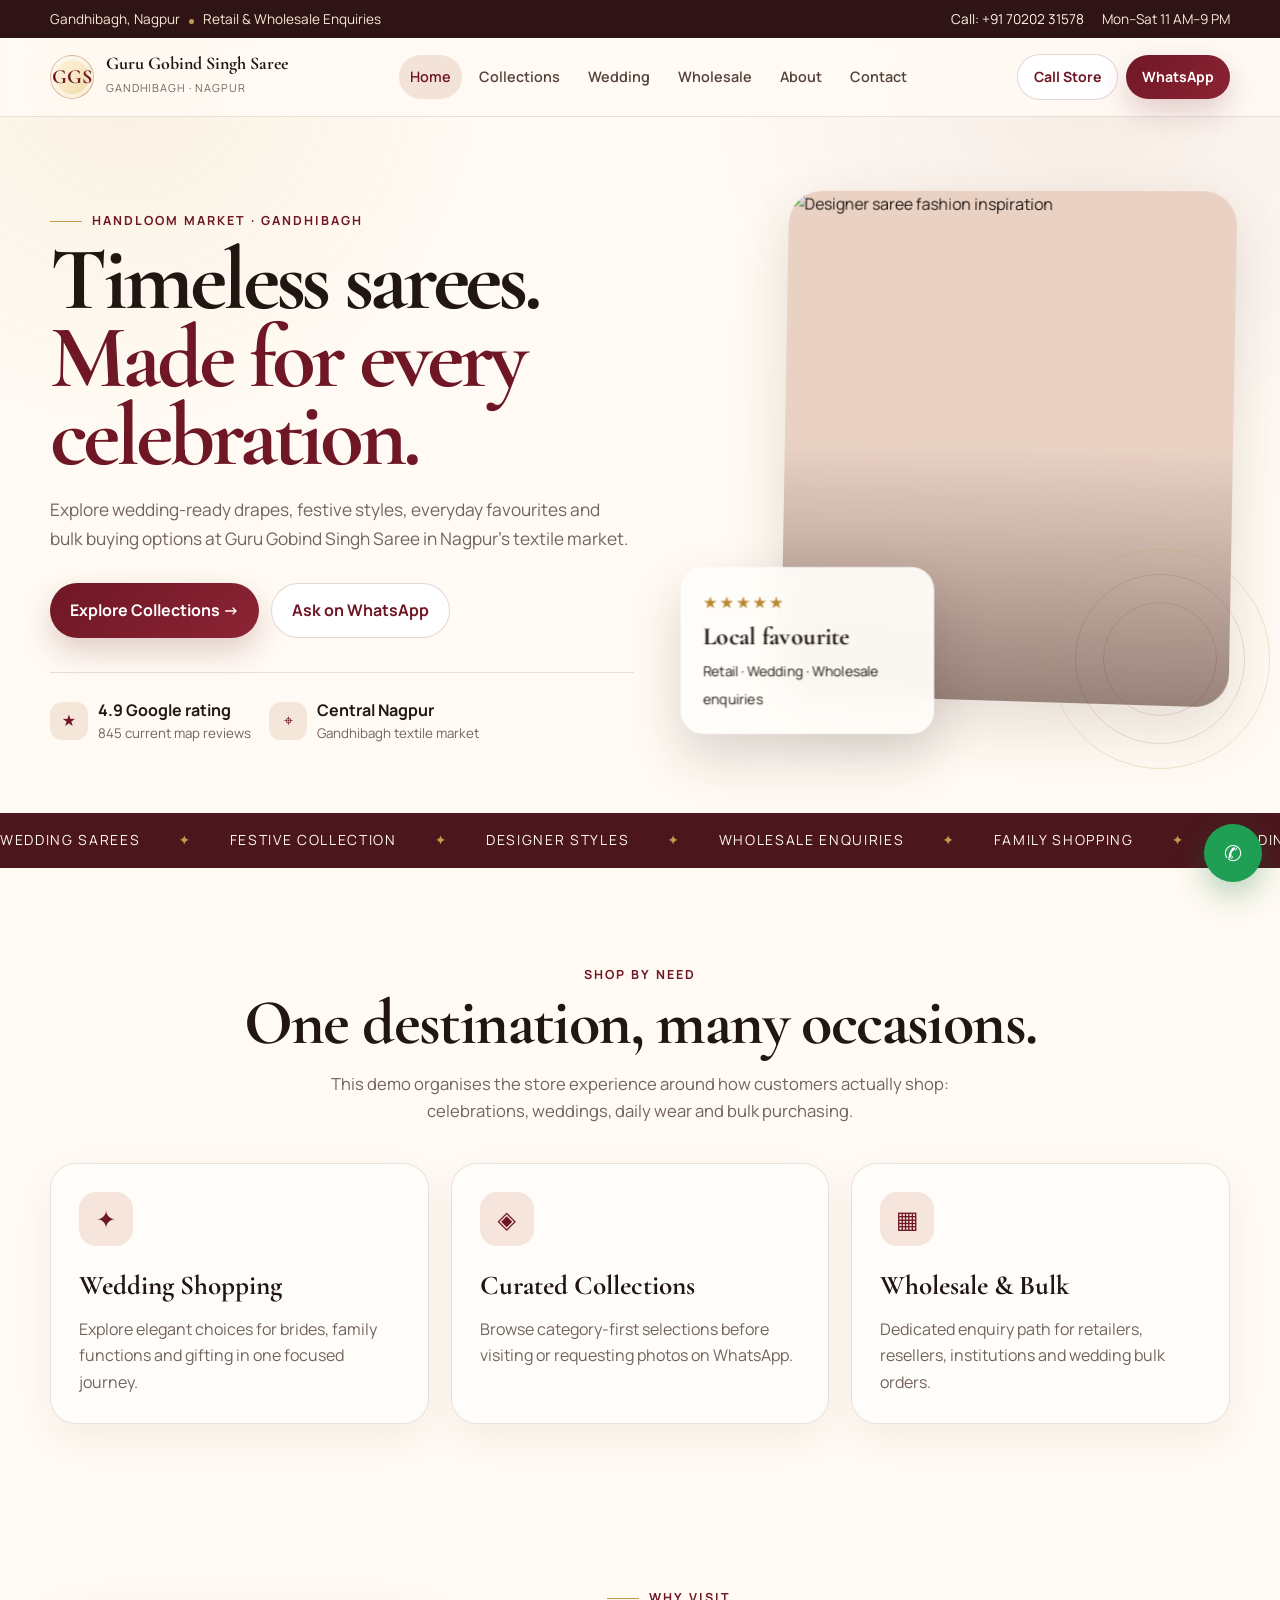
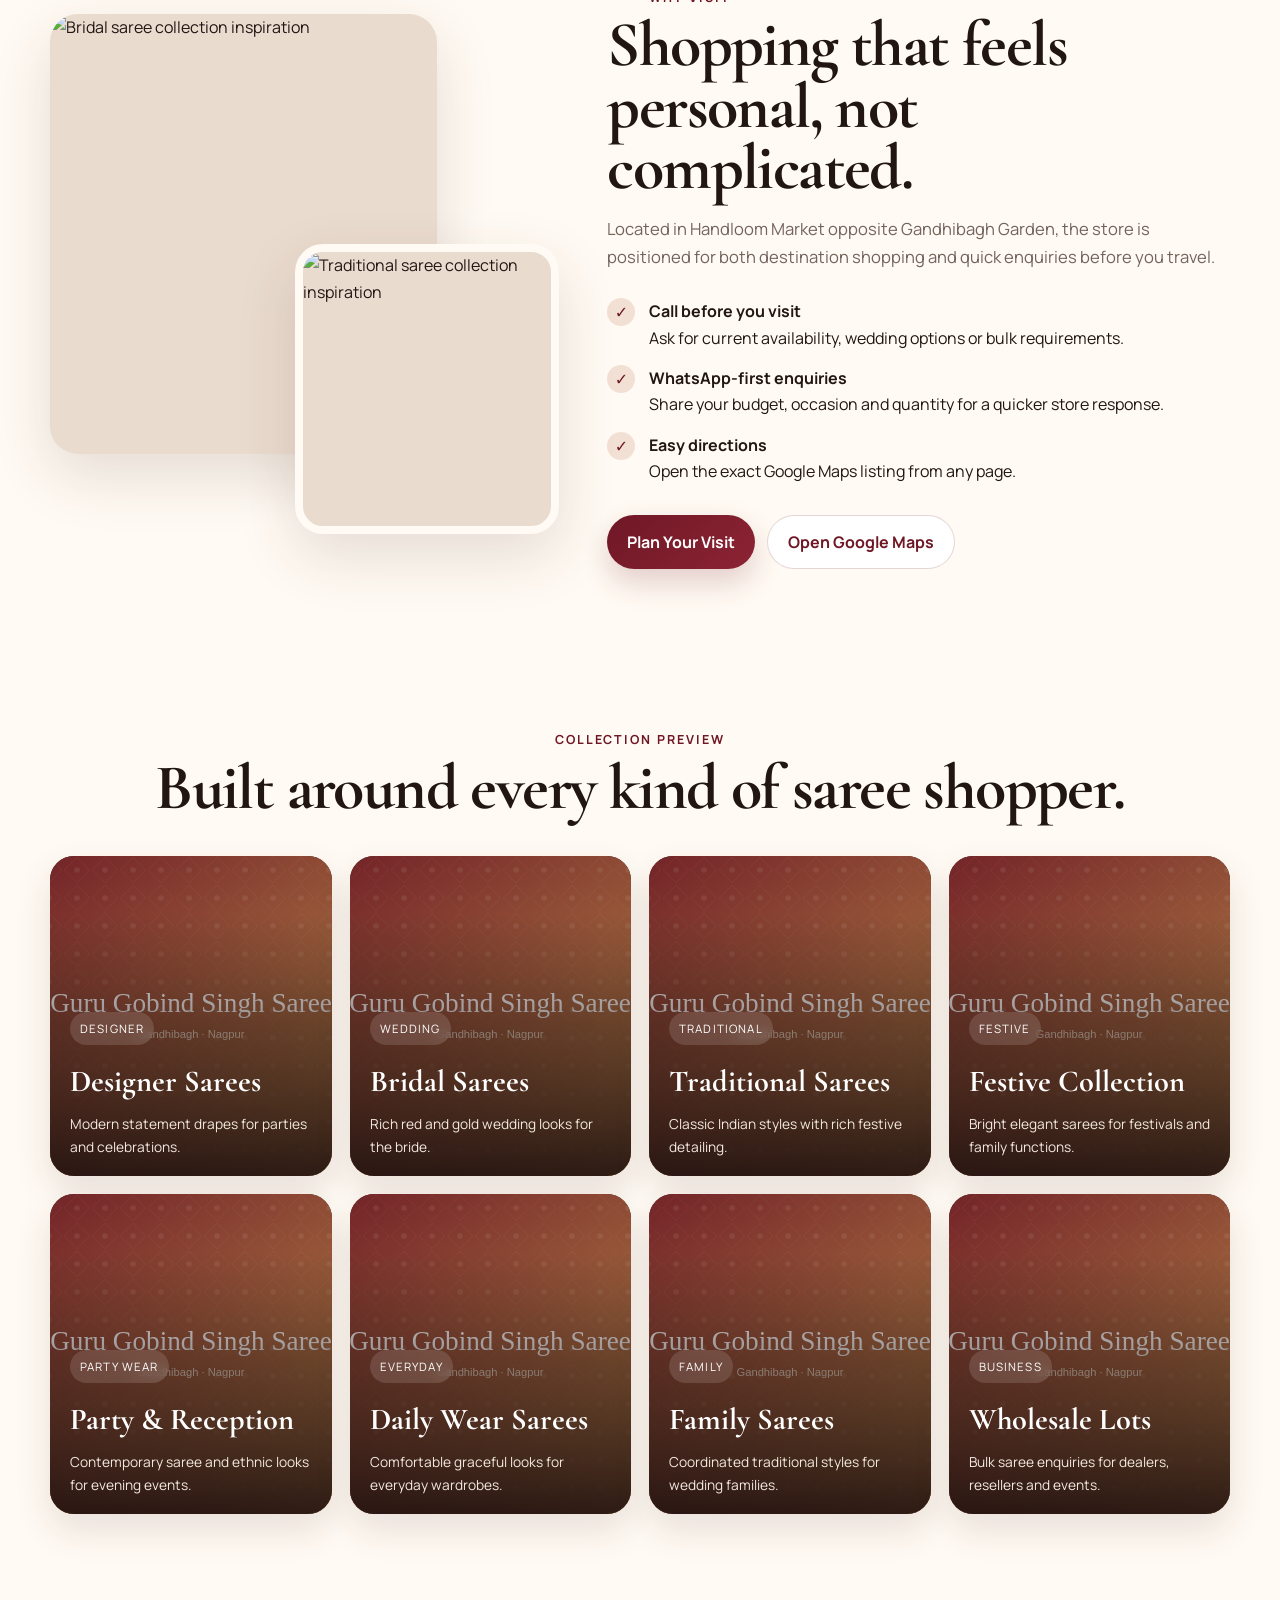
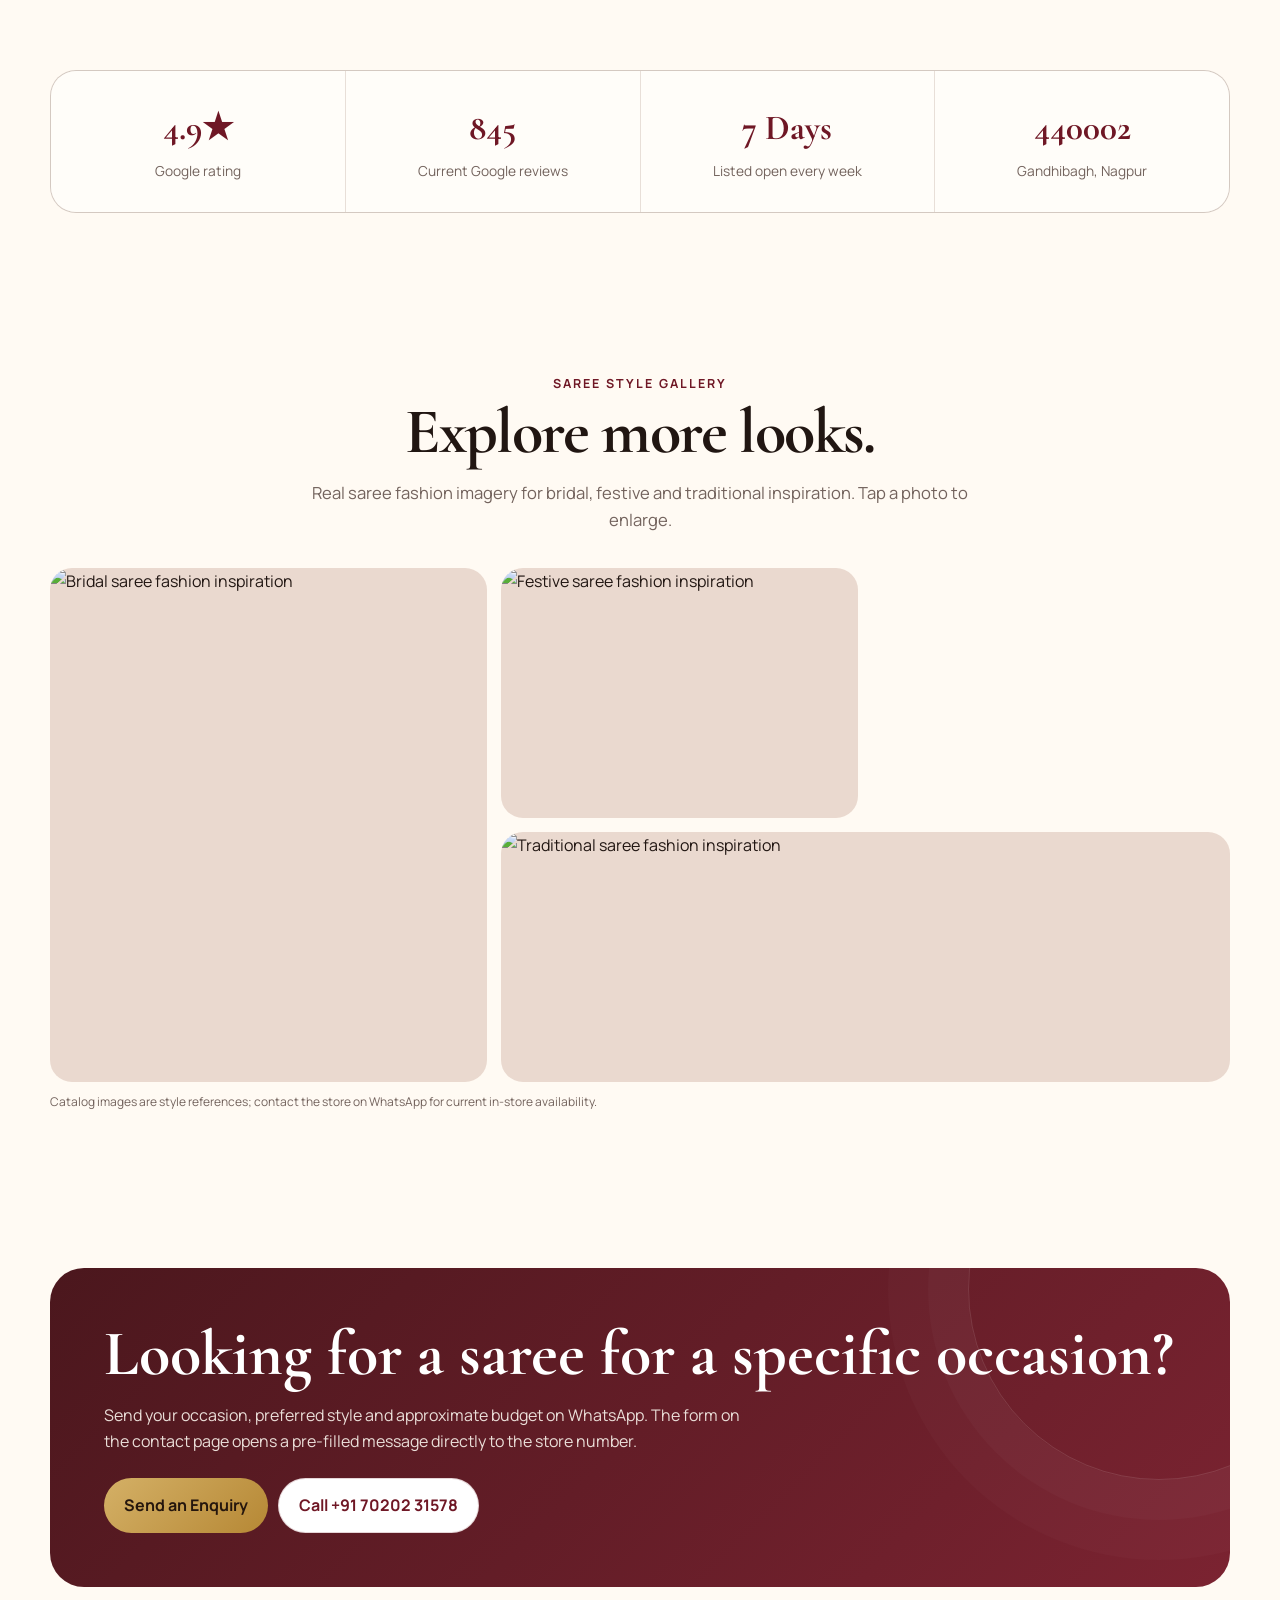
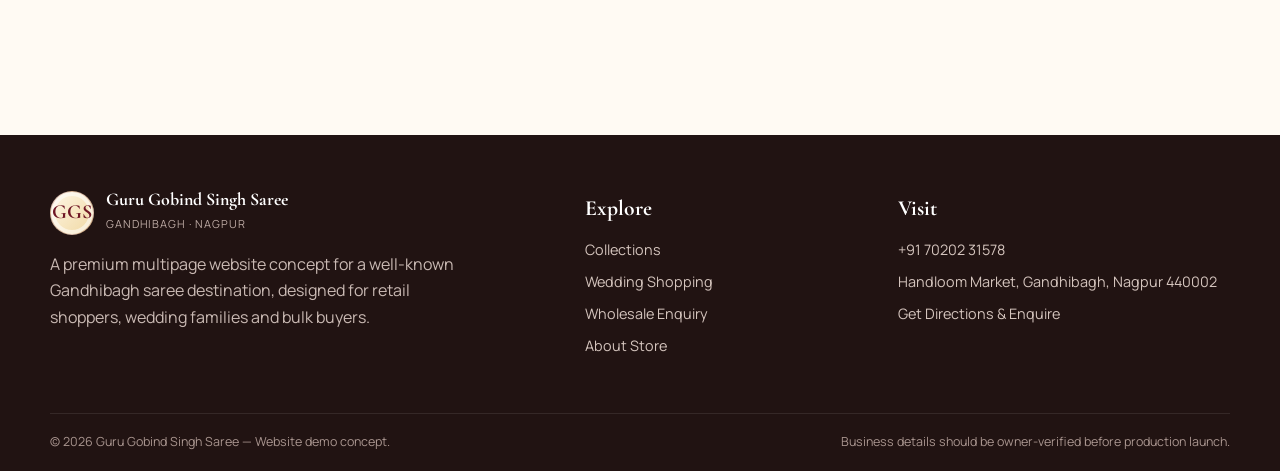
==== commit a751c68b: "Replace repeated shop photos with catalog imagery on index.html" ====
--- a/index.html
+++ b/index.html
@@ -38,7 +38,7 @@
     <div class="hero-actions"><a class="btn btn-primary" href="collections.html">Explore Collections →</a><a class="btn btn-secondary" href="https://wa.me/917020231578?text=Namaste%2C%20please%20share%20your%20latest%20saree%20collection." target="_blank" rel="noopener">Ask on WhatsApp</a></div>
     <div class="trust-row"><div class="trust"><span class="trust-icon">★</span><span><strong>4.9 Google rating</strong><small>845 current map reviews</small></span></div><div class="trust"><span class="trust-icon">⌖</span><span><strong>Central Nagpur</strong><small>Gandhibagh textile market</small></span></div></div>
   </div>
-  <div class="hero-visual reveal"><div class="photo-main"><img src="https://content.jdmagicbox.com/comp/nagpur/m4/0712px712.x712.190323190812.b2m4/catalogue/guru-gobind-singh-saree-gandhibagh-nagpur-saree-retailers-9dnatc7odx.jpg" alt="Guru Gobind Singh Saree store photo"></div><div class="floating-card"><span class="stars">★★★★★</span><div class="rating">Local favourite</div><small>Retail · Wedding · Wholesale enquiries</small></div><span class="ornament"></span></div>
+  <div class="hero-visual reveal"><div class="photo-main"><img src="https://images.unsplash.com/photo-1756483510889-dd6c3d9e0a17?auto=format&fit=crop&w=1100&q=84" alt="Designer saree fashion inspiration"></div><div class="floating-card"><span class="stars">★★★★★</span><div class="rating">Local favourite</div><small>Retail · Wedding · Wholesale enquiries</small></div><span class="ornament"></span></div>
 </div></section>
 <div class="ribbon"><div class="ticker"><span>Wedding Sarees</span><span>Festive Collection</span><span>Designer Styles</span><span>Wholesale Enquiries</span><span>Family Shopping</span><span>Wedding Sarees</span><span>Festive Collection</span><span>Designer Styles</span><span>Wholesale Enquiries</span></div></div>
 <section class="section"><div class="container center reveal"><div class="eyebrow">Shop by need</div><h2 class="section-title">One destination, many occasions.</h2><p class="section-lead">This demo organises the store experience around how customers actually shop: celebrations, weddings, daily wear and bulk purchasing.</p></div><div class="container cards-3">
@@ -47,7 +47,7 @@
   <a class="feature-card reveal" href="wholesale.html"><span class="feature-icon">▦</span><h3>Wholesale & Bulk</h3><p>Dedicated enquiry path for retailers, resellers, institutions and wedding bulk orders.</p></a>
 </div></section>
 <section class="section-sm"><div class="container story">
-  <div class="story-media reveal"><div class="p1"><img src="https://content.jdmagicbox.com/v2/comp/nagpur/m4/0712px712.x712.190323190812.b2m4/catalogue/guru-gobind-singh-saree-gandhibagh-nagpur-saree-retailers-ehe0ba28uo.jpg" alt="Inside Guru Gobind Singh Saree"></div><div class="p2"><img src="https://content.jdmagicbox.com/comp/nagpur/m4/0712px712.x712.190323190812.b2m4/catalogue/guru-gobind-singh-saree-gandhibagh-nagpur-saree-retailers-gusxy4jlna.jpg" alt="Saree store collection display"></div></div>
+  <div class="story-media reveal"><div class="p1"><img src="https://images.unsplash.com/photo-1771992228630-62fb0bd1ebd2?auto=format&fit=crop&w=1100&q=84" alt="Bridal saree collection inspiration"></div><div class="p2"><img src="https://images.unsplash.com/photo-1745482031782-78f33f4c27ff?auto=format&fit=crop&w=1100&q=84" alt="Traditional saree collection inspiration"></div></div>
   <div class="reveal"><div class="eyebrow">Why visit</div><h2 class="section-title">Shopping that feels personal, not complicated.</h2><p class="section-lead">Located in Handloom Market opposite Gandhibagh Garden, the store is positioned for both destination shopping and quick enquiries before you travel.</p><div class="story-points"><div class="story-point"><span class="check">✓</span><div><strong>Call before you visit</strong><div>Ask for current availability, wedding options or bulk requirements.</div></div></div><div class="story-point"><span class="check">✓</span><div><strong>WhatsApp-first enquiries</strong><div>Share your budget, occasion and quantity for a quicker store response.</div></div></div><div class="story-point"><span class="check">✓</span><div><strong>Easy directions</strong><div>Open the exact Google Maps listing from any page.</div></div></div></div><div class="hero-actions"><a class="btn btn-primary" href="contact.html">Plan Your Visit</a><a class="btn btn-secondary" href="https://maps.app.goo.gl/PXS4kTp1xGCMeKwM9" target="_blank" rel="noopener">Open Google Maps</a></div></div>
 </div></section>
 <section class="section"><div class="container center reveal"><div class="eyebrow">Collection preview</div><h2 class="section-title">Built around every kind of saree shopper.</h2></div><div class="container collection-grid">
@@ -58,10 +58,10 @@
   <a href="collections.html" class="collection-card image-card reveal"><img src="https://images.unsplash.com/photo-1756483551860-2b312666ac53?auto=format&fit=crop&w=900&q=84" alt="Party wear Indian saree dress" loading="lazy"><div class="inner"><span class="tag">Party Wear</span><h3>Party & Reception</h3><p>Contemporary saree and ethnic looks for evening events.</p></div></a>
   <a href="collections.html" class="collection-card image-card reveal"><img src="https://images.unsplash.com/photo-1778148046511-27141f5f01ae?auto=format&fit=crop&w=900&q=84" alt="Everyday saree style" loading="lazy"><div class="inner"><span class="tag">Everyday</span><h3>Daily Wear Sarees</h3><p>Comfortable graceful looks for everyday wardrobes.</p></div></a>
   <a href="wedding.html" class="collection-card image-card reveal"><img src="https://images.unsplash.com/photo-1761125064798-530c13c32b6d?auto=format&fit=crop&w=900&q=84" alt="Women in traditional Indian sarees" loading="lazy"><div class="inner"><span class="tag">Family</span><h3>Family Sarees</h3><p>Coordinated traditional styles for wedding families.</p></div></a>
-  <a href="wholesale.html" class="collection-card image-card reveal"><img src="https://content.jdmagicbox.com/comp/nagpur/m4/0712px712.x712.190323190812.b2m4/catalogue/guru-gobind-singh-saree-gandhibagh-nagpur-saree-retailers-gusxy4jlna.jpg" alt="Guru Gobind Singh Saree shop collection" loading="lazy"><div class="inner"><span class="tag">Business</span><h3>Wholesale Lots</h3><p>Bulk saree enquiries for dealers, resellers and events.</p></div></a>
+  <a href="wholesale.html" class="collection-card image-card reveal"><img src="https://images.unsplash.com/photo-1778148046782-2b5c2ce37612?auto=format&fit=crop&w=1100&q=84" alt="Wholesale saree collection inspiration" loading="lazy"><div class="inner"><span class="tag">Business</span><h3>Wholesale Lots</h3><p>Bulk saree enquiries for dealers, resellers and events.</p></div></a>
 </div></section>
 <section class="section-sm"><div class="container stats reveal"><div class="stat"><strong>4.9★</strong><span>Google rating</span></div><div class="stat"><strong>845</strong><span>Current Google reviews</span></div><div class="stat"><strong>7 Days</strong><span>Listed open every week</span></div><div class="stat"><strong>440002</strong><span>Gandhibagh, Nagpur</span></div></div></section>
-<section class="section"><div class="container center reveal"><div class="eyebrow">Real store gallery</div><h2 class="section-title">A look inside.</h2><p class="section-lead">Photos shown in this demo come from the business's public listing. Tap a photo to enlarge.</p></div><div class="container gallery reveal"><div class="gallery-card"><img src="https://content.jdmagicbox.com/comp/nagpur/m4/0712px712.x712.190323190812.b2m4/catalogue/guru-gobind-singh-saree-gandhibagh-nagpur-saree-retailers-9dnatc7odx.jpg" alt="Guru Gobind Singh Saree public listing photo 1"></div><div class="gallery-card"><img src="https://content.jdmagicbox.com/v2/comp/nagpur/m4/0712px712.x712.190323190812.b2m4/catalogue/guru-gobind-singh-saree-gandhibagh-nagpur-saree-retailers-ehe0ba28uo.jpg" alt="Guru Gobind Singh Saree public listing photo 2"></div><div class="gallery-card"><img src="https://content.jdmagicbox.com/comp/nagpur/m4/0712px712.x712.190323190812.b2m4/catalogue/guru-gobind-singh-saree-gandhibagh-nagpur-saree-retailers-gusxy4jlna.jpg" alt="Guru Gobind Singh Saree public listing photo 3"></div></div><div class="container photo-credit">Public listing images are used for this demo concept; owner-approved originals are recommended for the live production site.</div></section>
+<section class="section"><div class="container center reveal"><div class="eyebrow">Saree style gallery</div><h2 class="section-title">Explore more looks.</h2><p class="section-lead">Real saree fashion imagery for bridal, festive and traditional inspiration. Tap a photo to enlarge.</p></div><div class="container gallery reveal"><div class="gallery-card"><img src="https://images.unsplash.com/photo-1756483551860-2b312666ac53?auto=format&fit=crop&w=1100&q=84" alt="Bridal saree fashion inspiration"></div><div class="gallery-card"><img src="https://images.unsplash.com/photo-1778148046511-27141f5f01ae?auto=format&fit=crop&w=1100&q=84" alt="Festive saree fashion inspiration"></div><div class="gallery-card"><img src="https://images.unsplash.com/photo-1761125064798-530c13c32b6d?auto=format&fit=crop&w=1100&q=84" alt="Traditional saree fashion inspiration"></div></div><div class="container photo-credit">Catalog images are style references; contact the store on WhatsApp for current in-store availability.</div></section>
 <section class="section-sm"><div class="container cta-band reveal"><h2>Looking for a saree for a specific occasion?</h2><p>Send your occasion, preferred style and approximate budget on WhatsApp. The form on the contact page opens a pre-filled message directly to the store number.</p><div class="cta-actions"><a class="btn btn-gold" href="contact.html">Send an Enquiry</a><a class="btn btn-secondary" href="tel:+917020231578">Call +91 70202 31578</a></div></div></section>
 </main>
 <footer class="footer">
--- a/assets/style.css
+++ b/assets/style.css
@@ -83,18 +83,21 @@
 
 
 /* Real saree / dress imagery */
-.collection-card.image-card{background:#3b1b1b}
+.collection-card.image-card{background:#271615;isolation:isolate}
 .collection-card.image-card::before{display:none}
 .collection-card.image-card::after{
+  content:"";
+  position:absolute;
   inset:0;
-  background:linear-gradient(to top,rgba(31,12,15,.88) 0%,rgba(31,12,15,.38) 52%,rgba(31,12,15,.05) 78%);
-  z-index:-1;
+  background:linear-gradient(to top,rgba(24,10,12,.88) 0%,rgba(24,10,12,.46) 48%,rgba(24,10,12,.06) 82%);
+  z-index:1;
 }
 .collection-card.image-card>img{
-  position:absolute;inset:0;width:100%;height:100%;object-fit:cover;z-index:-2;
+  position:absolute;inset:0;width:100%;height:100%;object-fit:cover;z-index:0;
   transition:transform .55s ease,filter .55s ease;
 }
-.collection-card.image-card:hover>img{transform:scale(1.065);filter:saturate(1.05)}
+.collection-card.image-card .inner{z-index:2}
+.collection-card.image-card:hover>img{transform:scale(1.065);filter:saturate(1.08)}
 .catalog-art{background:#ead9cf}
 .catalog-art::after{inset:0;transform:none;background:linear-gradient(to top,rgba(42,18,15,.16),transparent 52%)}
 .catalog-art img{width:100%;height:100%;object-fit:cover;transition:transform .45s ease}
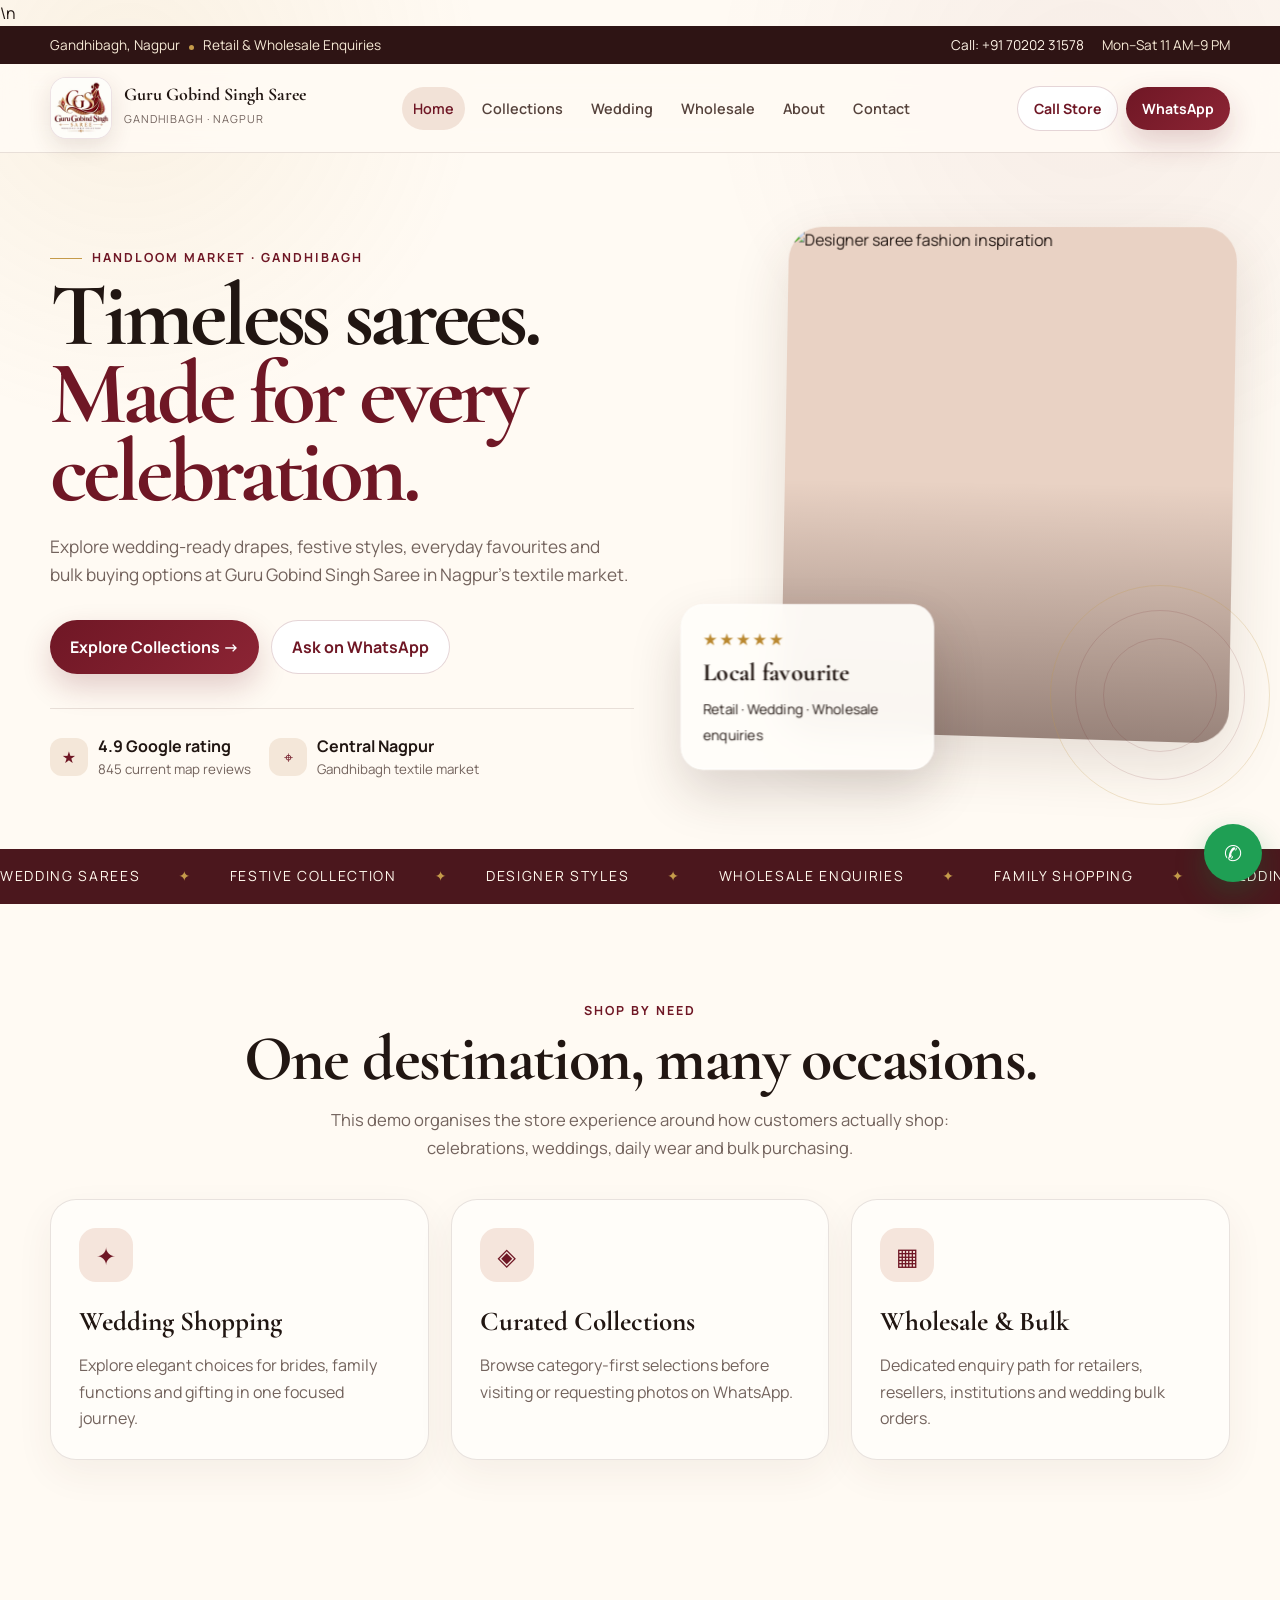
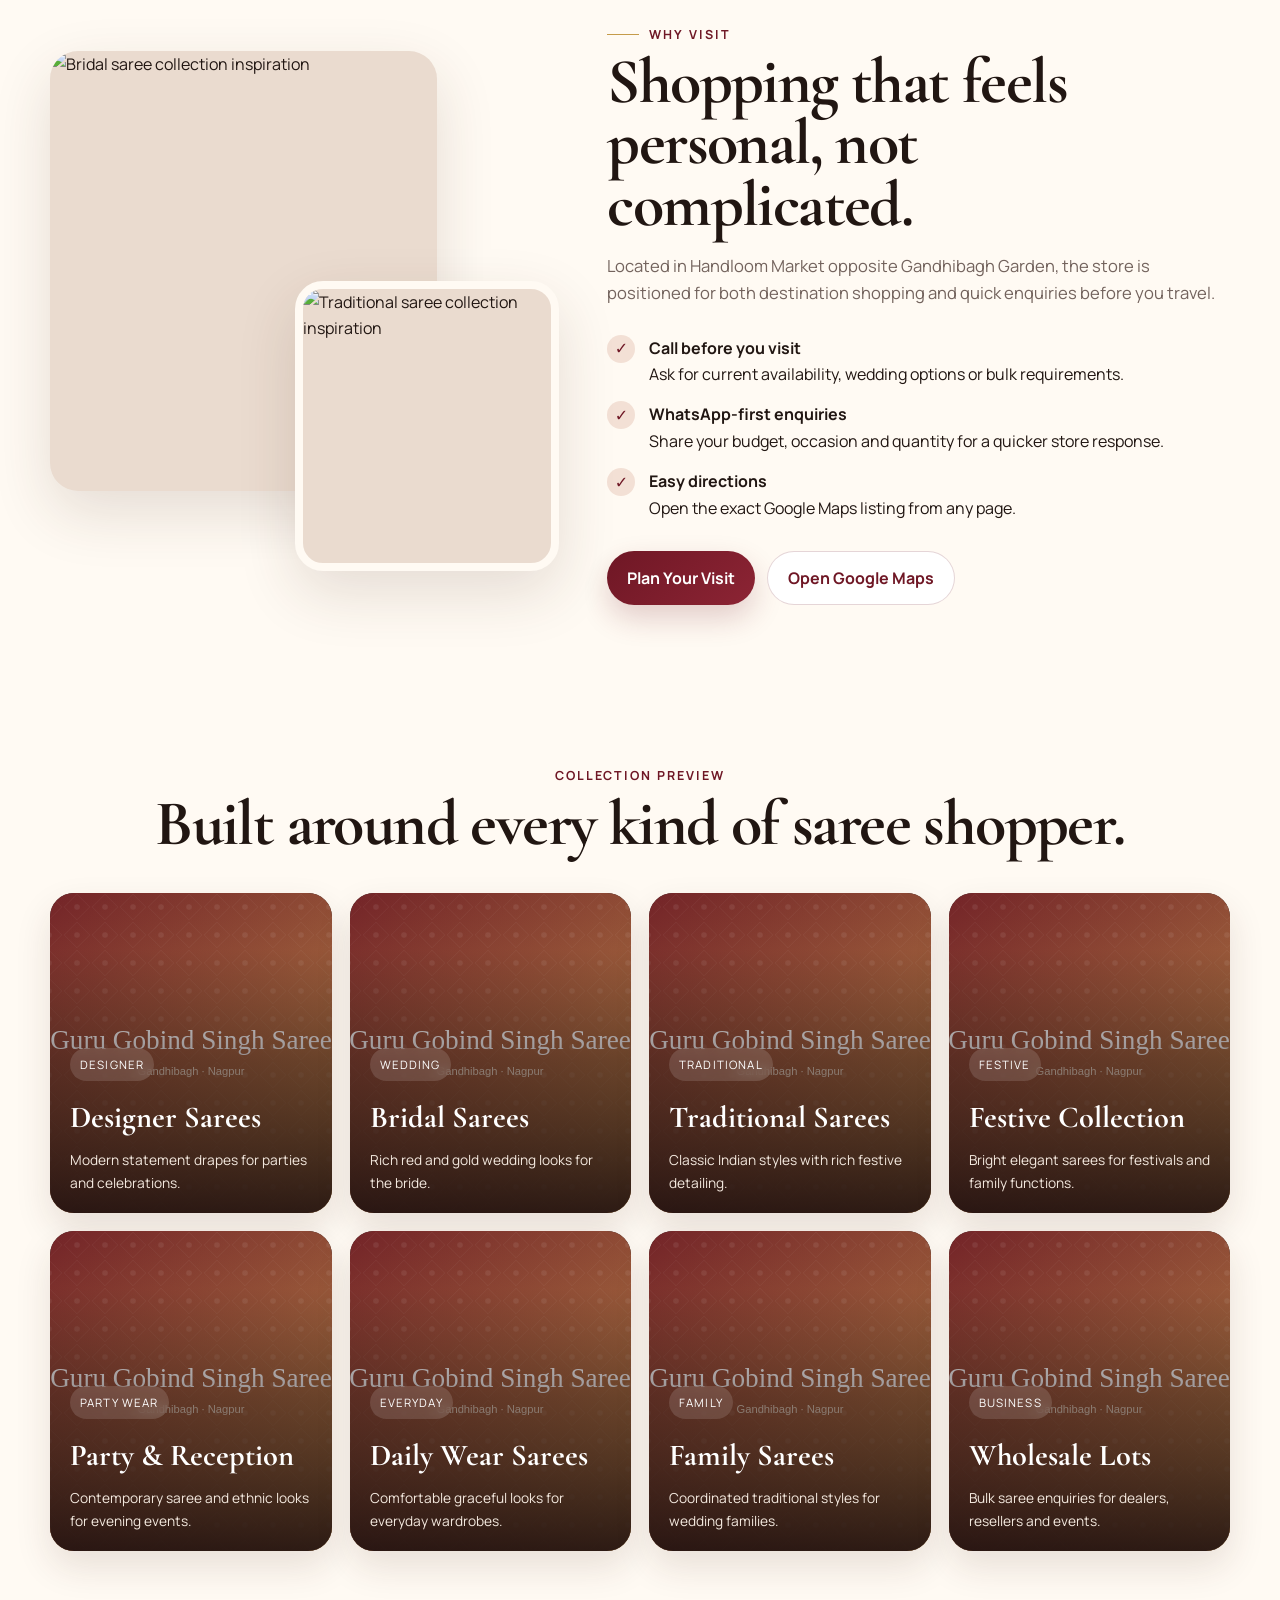
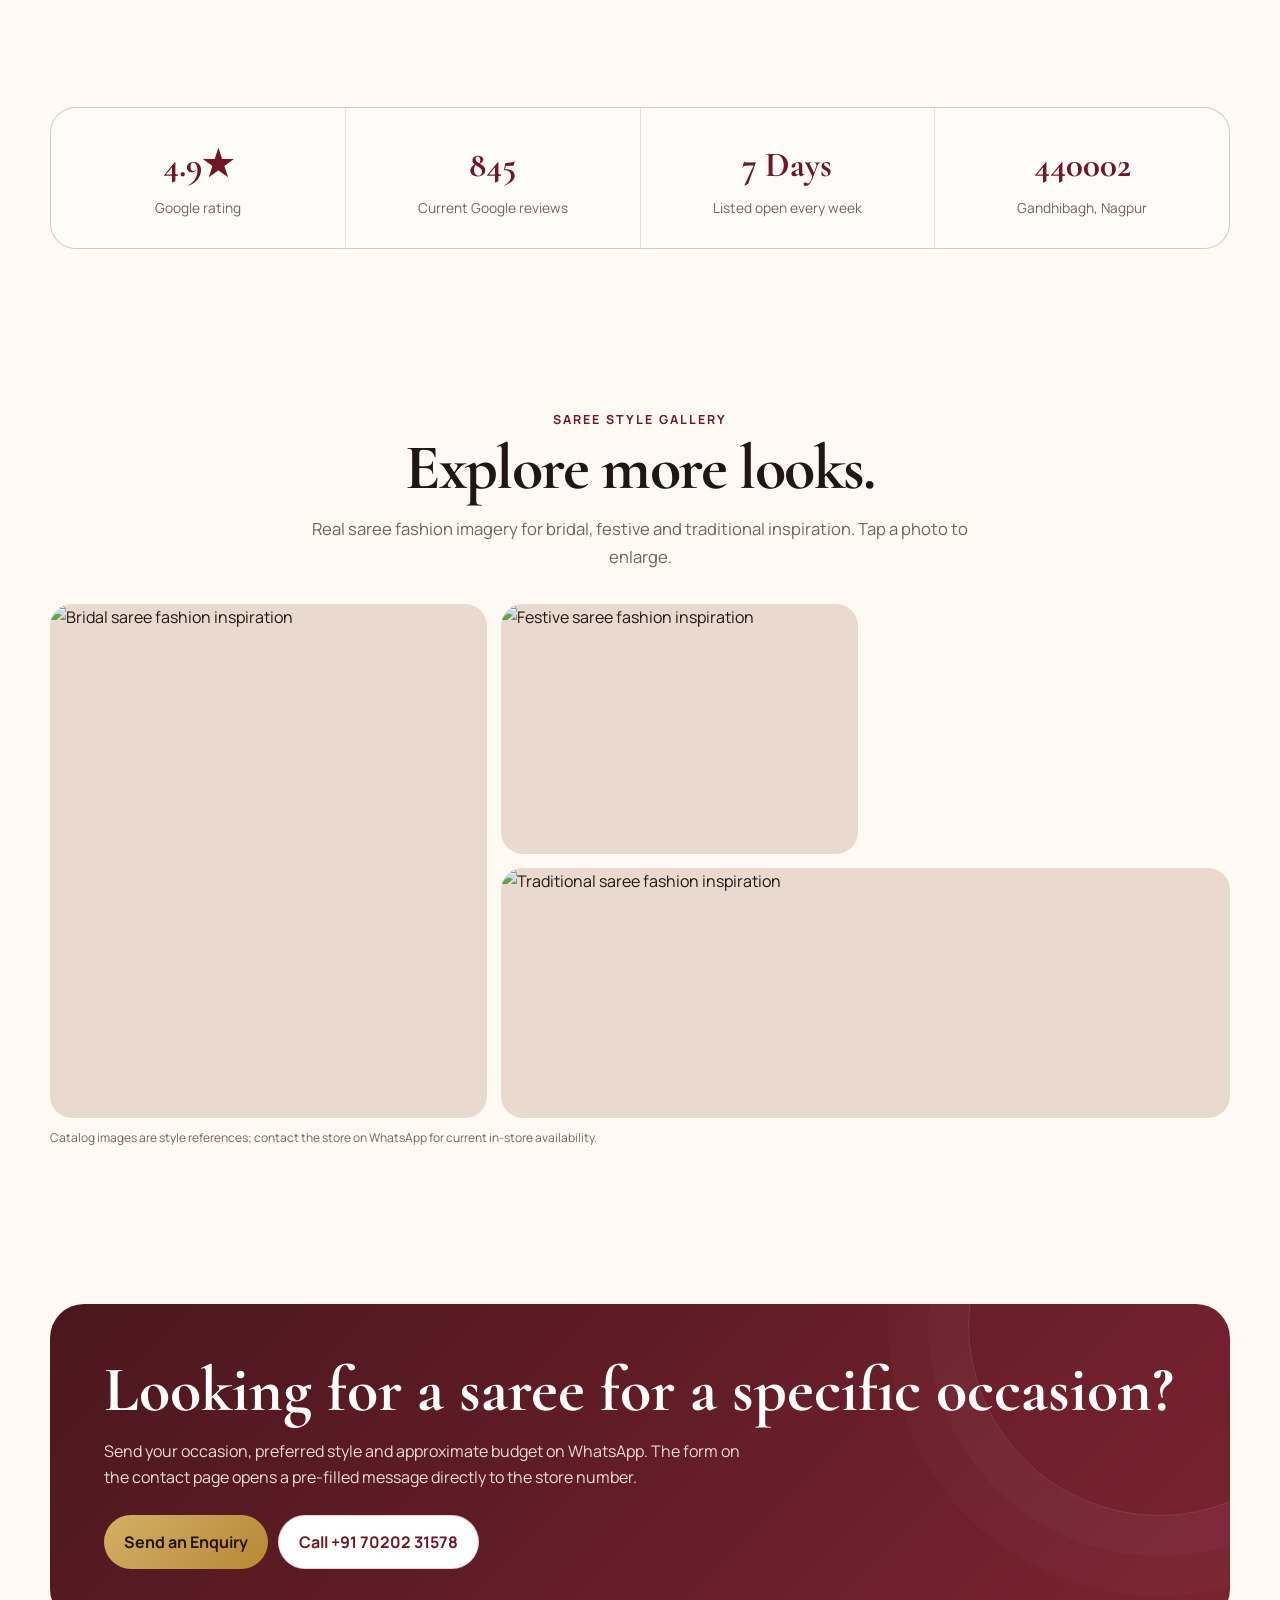
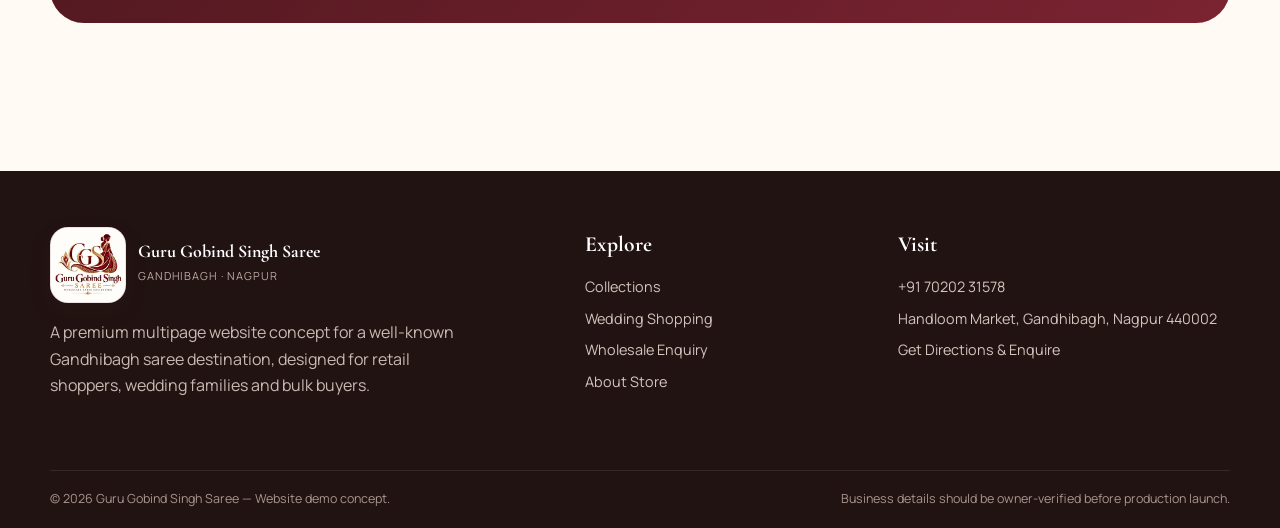
==== commit 4bfa59be: "Add branded Guru Gobind Singh Saree logo across website" ====
--- a/index.html
+++ b/index.html
@@ -7,13 +7,13 @@
   <meta name="description" content="Guru Gobind Singh Saree, Gandhibagh Nagpur — sarees, wedding shopping and wholesale enquiries.">
   <title>Guru Gobind Singh Saree | Gandhibagh, Nagpur</title>
   <link rel="stylesheet" href="assets/style.css">
-</head>
+  <link rel="icon" href="assets/guru-gobind-singh-saree-logo.webp" type="image/webp">\n</head>
 <body data-page="home">
 <a class="skip-link" href="#main">Skip to content</a>
 <div class="topbar"><div class="container"><div>Gandhibagh, Nagpur <span class="dot"></span> Retail & Wholesale Enquiries</div><div class="topbar-right"><a href="tel:+917020231578">Call: +91 70202 31578</a><span>Mon–Sat 11 AM–9 PM</span></div></div></div>
 <header class="header">
   <div class="container nav">
-    <a class="brand" href="index.html" aria-label="Guru Gobind Singh Saree home"><span class="brand-mark"><span>GGS</span></span><span class="brand-copy"><b>Guru Gobind Singh Saree</b><small>Gandhibagh · Nagpur</small></span></a>
+    <a class="brand" href="index.html" aria-label="Guru Gobind Singh Saree home"><span class="brand-logo-wrap"><img class="brand-logo" src="assets/guru-gobind-singh-saree-logo.webp" alt="Guru Gobind Singh Saree logo"></span><span class="brand-copy"><b>Guru Gobind Singh Saree</b><small>Gandhibagh · Nagpur</small></span></a>
     <nav class="nav-links" aria-label="Primary navigation">
       <a data-nav="home" href="index.html">Home</a>
       <a data-nav="collections" href="collections.html">Collections</a>
@@ -51,13 +51,13 @@
   <div class="reveal"><div class="eyebrow">Why visit</div><h2 class="section-title">Shopping that feels personal, not complicated.</h2><p class="section-lead">Located in Handloom Market opposite Gandhibagh Garden, the store is positioned for both destination shopping and quick enquiries before you travel.</p><div class="story-points"><div class="story-point"><span class="check">✓</span><div><strong>Call before you visit</strong><div>Ask for current availability, wedding options or bulk requirements.</div></div></div><div class="story-point"><span class="check">✓</span><div><strong>WhatsApp-first enquiries</strong><div>Share your budget, occasion and quantity for a quicker store response.</div></div></div><div class="story-point"><span class="check">✓</span><div><strong>Easy directions</strong><div>Open the exact Google Maps listing from any page.</div></div></div></div><div class="hero-actions"><a class="btn btn-primary" href="contact.html">Plan Your Visit</a><a class="btn btn-secondary" href="https://maps.app.goo.gl/PXS4kTp1xGCMeKwM9" target="_blank" rel="noopener">Open Google Maps</a></div></div>
 </div></section>
 <section class="section"><div class="container center reveal"><div class="eyebrow">Collection preview</div><h2 class="section-title">Built around every kind of saree shopper.</h2></div><div class="container collection-grid">
-  <a href="collections.html" class="collection-card image-card reveal"><img src="https://images.unsplash.com/photo-1756483510889-dd6c3d9e0a17?auto=format&fit=crop&w=900&q=84" alt="Designer saree fashion" loading="lazy"><div class="inner"><span class="tag">Designer</span><h3>Designer Sarees</h3><p>Modern statement drapes for parties and celebrations.</p></div></a>
-  <a href="wedding.html" class="collection-card image-card reveal"><img src="https://images.unsplash.com/photo-1771992228630-62fb0bd1ebd2?auto=format&fit=crop&w=900&q=84" alt="Indian bridal saree" loading="lazy"><div class="inner"><span class="tag">Wedding</span><h3>Bridal Sarees</h3><p>Rich red and gold wedding looks for the bride.</p></div></a>
-  <a href="collections.html" class="collection-card image-card reveal"><img src="https://images.unsplash.com/photo-1745482031782-78f33f4c27ff?auto=format&fit=crop&w=900&q=84" alt="Traditional Indian sarees" loading="lazy"><div class="inner"><span class="tag">Traditional</span><h3>Traditional Sarees</h3><p>Classic Indian styles with rich festive detailing.</p></div></a>
-  <a href="collections.html" class="collection-card image-card reveal"><img src="https://images.unsplash.com/photo-1778148046782-2b5c2ce37612?auto=format&fit=crop&w=900&q=84" alt="Festive saree fashion" loading="lazy"><div class="inner"><span class="tag">Festive</span><h3>Festive Collection</h3><p>Bright elegant sarees for festivals and family functions.</p></div></a>
-  <a href="collections.html" class="collection-card image-card reveal"><img src="https://images.unsplash.com/photo-1756483551860-2b312666ac53?auto=format&fit=crop&w=900&q=84" alt="Party wear Indian saree dress" loading="lazy"><div class="inner"><span class="tag">Party Wear</span><h3>Party & Reception</h3><p>Contemporary saree and ethnic looks for evening events.</p></div></a>
-  <a href="collections.html" class="collection-card image-card reveal"><img src="https://images.unsplash.com/photo-1778148046511-27141f5f01ae?auto=format&fit=crop&w=900&q=84" alt="Everyday saree style" loading="lazy"><div class="inner"><span class="tag">Everyday</span><h3>Daily Wear Sarees</h3><p>Comfortable graceful looks for everyday wardrobes.</p></div></a>
-  <a href="wedding.html" class="collection-card image-card reveal"><img src="https://images.unsplash.com/photo-1761125064798-530c13c32b6d?auto=format&fit=crop&w=900&q=84" alt="Women in traditional Indian sarees" loading="lazy"><div class="inner"><span class="tag">Family</span><h3>Family Sarees</h3><p>Coordinated traditional styles for wedding families.</p></div></a>
+  <a href="collections.html?cat=designer" class="collection-card image-card reveal"><img src="https://images.unsplash.com/photo-1756483510889-dd6c3d9e0a17?auto=format&fit=crop&w=900&q=84" alt="Designer saree fashion" loading="lazy"><div class="inner"><span class="tag">Designer</span><h3>Designer Sarees</h3><p>Modern statement drapes for parties and celebrations.</p></div></a>
+  <a href="collections.html?cat=bridal" class="collection-card image-card reveal"><img src="https://images.unsplash.com/photo-1771992228630-62fb0bd1ebd2?auto=format&fit=crop&w=900&q=84" alt="Indian bridal saree" loading="lazy"><div class="inner"><span class="tag">Wedding</span><h3>Bridal Sarees</h3><p>Rich red and gold wedding looks for the bride.</p></div></a>
+  <a href="collections.html?cat=traditional" class="collection-card image-card reveal"><img src="https://images.unsplash.com/photo-1745482031782-78f33f4c27ff?auto=format&fit=crop&w=900&q=84" alt="Traditional Indian sarees" loading="lazy"><div class="inner"><span class="tag">Traditional</span><h3>Traditional Sarees</h3><p>Classic Indian styles with rich festive detailing.</p></div></a>
+  <a href="collections.html?cat=designer" class="collection-card image-card reveal"><img src="https://images.unsplash.com/photo-1778148046782-2b5c2ce37612?auto=format&fit=crop&w=900&q=84" alt="Festive saree fashion" loading="lazy"><div class="inner"><span class="tag">Festive</span><h3>Festive Collection</h3><p>Bright elegant sarees for festivals and family functions.</p></div></a>
+  <a href="collections.html?cat=designer" class="collection-card image-card reveal"><img src="https://images.unsplash.com/photo-1756483551860-2b312666ac53?auto=format&fit=crop&w=900&q=84" alt="Party wear Indian saree dress" loading="lazy"><div class="inner"><span class="tag">Party Wear</span><h3>Party & Reception</h3><p>Contemporary saree and ethnic looks for evening events.</p></div></a>
+  <a href="collections.html?cat=daily" class="collection-card image-card reveal"><img src="https://images.unsplash.com/photo-1778148046511-27141f5f01ae?auto=format&fit=crop&w=900&q=84" alt="Everyday saree style" loading="lazy"><div class="inner"><span class="tag">Everyday</span><h3>Daily Wear Sarees</h3><p>Comfortable graceful looks for everyday wardrobes.</p></div></a>
+  <a href="collections.html?cat=bridal" class="collection-card image-card reveal"><img src="https://images.unsplash.com/photo-1761125064798-530c13c32b6d?auto=format&fit=crop&w=900&q=84" alt="Women in traditional Indian sarees" loading="lazy"><div class="inner"><span class="tag">Family</span><h3>Family Sarees</h3><p>Coordinated traditional styles for wedding families.</p></div></a>
   <a href="wholesale.html" class="collection-card image-card reveal"><img src="https://images.unsplash.com/photo-1778148046782-2b5c2ce37612?auto=format&fit=crop&w=1100&q=84" alt="Wholesale saree collection inspiration" loading="lazy"><div class="inner"><span class="tag">Business</span><h3>Wholesale Lots</h3><p>Bulk saree enquiries for dealers, resellers and events.</p></div></a>
 </div></section>
 <section class="section-sm"><div class="container stats reveal"><div class="stat"><strong>4.9★</strong><span>Google rating</span></div><div class="stat"><strong>845</strong><span>Current Google reviews</span></div><div class="stat"><strong>7 Days</strong><span>Listed open every week</span></div><div class="stat"><strong>440002</strong><span>Gandhibagh, Nagpur</span></div></div></section>
@@ -67,7 +67,7 @@
 <footer class="footer">
   <div class="container footer-grid">
     <div>
-      <a class="brand" href="index.html"><span class="brand-mark"><span>GGS</span></span><span class="brand-copy"><b>Guru Gobind Singh Saree</b><small>Gandhibagh · Nagpur</small></span></a>
+      <a class="brand" href="index.html"><span class="brand-logo-wrap"><img class="brand-logo" src="assets/guru-gobind-singh-saree-logo.webp" alt="Guru Gobind Singh Saree logo"></span><span class="brand-copy"><b>Guru Gobind Singh Saree</b><small>Gandhibagh · Nagpur</small></span></a>
       <p>A premium multipage website concept for a well-known Gandhibagh saree destination, designed for retail shoppers, wedding families and bulk buyers.</p>
     </div>
     <div><h4>Explore</h4><div class="footer-links"><a href="collections.html">Collections</a><a href="wedding.html">Wedding Shopping</a><a href="wholesale.html">Wholesale Enquiry</a><a href="about.html">About Store</a></div></div>
--- a/assets/style.css
+++ b/assets/style.css
@@ -102,3 +102,58 @@
 .catalog-art::after{inset:0;transform:none;background:linear-gradient(to top,rgba(42,18,15,.16),transparent 52%)}
 .catalog-art img{width:100%;height:100%;object-fit:cover;transition:transform .45s ease}
 .catalog-card:hover .catalog-art img{transform:scale(1.055)}
+
+
+/* Wholesale catalogue interactions */
+.catalogue-head{display:flex;justify-content:space-between;align-items:end;gap:28px;margin-bottom:18px}
+.catalogue-head p{max-width:560px;color:var(--muted);margin:0 0 10px}
+.saree-card{cursor:pointer;position:relative;outline:none}
+.saree-card:focus-visible{box-shadow:0 0 0 4px rgba(111,23,37,.16),var(--shadow)}
+.saree-card .catalog-art{height:280px}
+.saree-card .catalog-art img{width:100%;height:100%;object-fit:cover}
+.catalog-badge{position:absolute;left:14px;top:14px;z-index:2;padding:7px 10px;border-radius:999px;background:rgba(255,250,243,.92);color:var(--maroon);font-size:.68rem;font-weight:800;text-transform:uppercase;letter-spacing:.08em;box-shadow:0 6px 18px rgba(34,19,14,.12)}
+.card-action{display:inline-flex;align-items:center;gap:6px;color:var(--maroon);font-size:.85rem;font-weight:800}
+.card-action b{transition:transform .2s}.saree-card:hover .card-action b{transform:translateX(4px)}
+.saree-modal{width:min(1080px,94vw);max-height:92vh;border:0;border-radius:30px;padding:0;background:var(--paper);box-shadow:0 34px 100px rgba(32,16,12,.42);overflow:auto}
+.saree-modal::backdrop{background:rgba(30,15,13,.72);backdrop-filter:blur(7px)}
+.saree-modal-close{position:sticky;float:right;right:16px;top:16px;z-index:5;width:44px;height:44px;border:0;border-radius:50%;background:#fff;color:var(--maroon);font-size:1.5rem;font-weight:800;box-shadow:0 8px 24px rgba(35,18,14,.18)}
+.saree-modal-layout{display:grid;grid-template-columns:1.08fr .92fr;gap:32px;padding:30px;clear:both}
+.modal-main-photo{height:520px;border-radius:24px;overflow:hidden;background:#ead9cf}
+.modal-main-photo img{width:100%;height:100%;object-fit:cover}
+.modal-thumbs{display:grid;grid-template-columns:repeat(4,1fr);gap:10px;margin-top:12px}
+.modal-thumb{border:2px solid transparent;padding:0;border-radius:14px;overflow:hidden;background:#eee;height:95px}
+.modal-thumb.active{border-color:var(--maroon)}
+.modal-thumb img{width:100%;height:100%;object-fit:cover}
+.modal-copy{align-self:center;padding-right:12px}
+.modal-badge{display:inline-flex;padding:8px 11px;border-radius:999px;background:#f4e4da;color:var(--maroon);font-size:.72rem;font-weight:800;text-transform:uppercase;letter-spacing:.1em}
+.modal-copy h2{font-family:'Cormorant Garamond',serif;font-size:clamp(2.6rem,5vw,4rem);line-height:.95;margin:16px 0 12px}
+.modal-copy p{color:var(--muted)}
+.modal-points{display:grid;gap:9px;margin:24px 0;color:#4f3931}
+.modal-copy .btn{margin-top:6px;width:100%}
+.modal-copy small{display:block;color:var(--muted);margin-top:12px}
+@media (max-width:760px){
+  .catalogue-head{display:block}.catalogue-head p{margin-top:10px}
+  .saree-card .catalog-art{height:330px}
+  .saree-modal-layout{grid-template-columns:1fr;padding:18px;gap:20px}
+  .modal-main-photo{height:420px}
+  .modal-thumbs{grid-template-columns:repeat(4,1fr)}
+  .modal-thumb{height:72px}
+}
+
+
+/* Guru Gobind Singh Saree brand logo */
+.brand-logo-wrap{
+  width:62px;height:62px;flex:0 0 62px;border-radius:16px;overflow:hidden;
+  background:#fff;border:1px solid rgba(111,23,37,.12);
+  box-shadow:0 8px 22px rgba(72,39,27,.12);display:block
+}
+.brand-logo{width:100%;height:100%;object-fit:cover;object-position:center}
+.header .nav{min-height:88px}
+.footer .brand-logo-wrap{width:76px;height:76px;flex-basis:76px;border-radius:18px}
+@media (max-width:680px){
+  .brand-logo-wrap{width:48px;height:48px;flex-basis:48px;border-radius:13px}
+  .header .nav{min-height:74px}
+  .brand-copy b{font-size:.92rem}
+  .brand-copy small{font-size:.56rem}
+  .footer .brand-logo-wrap{width:62px;height:62px;flex-basis:62px}
+}
